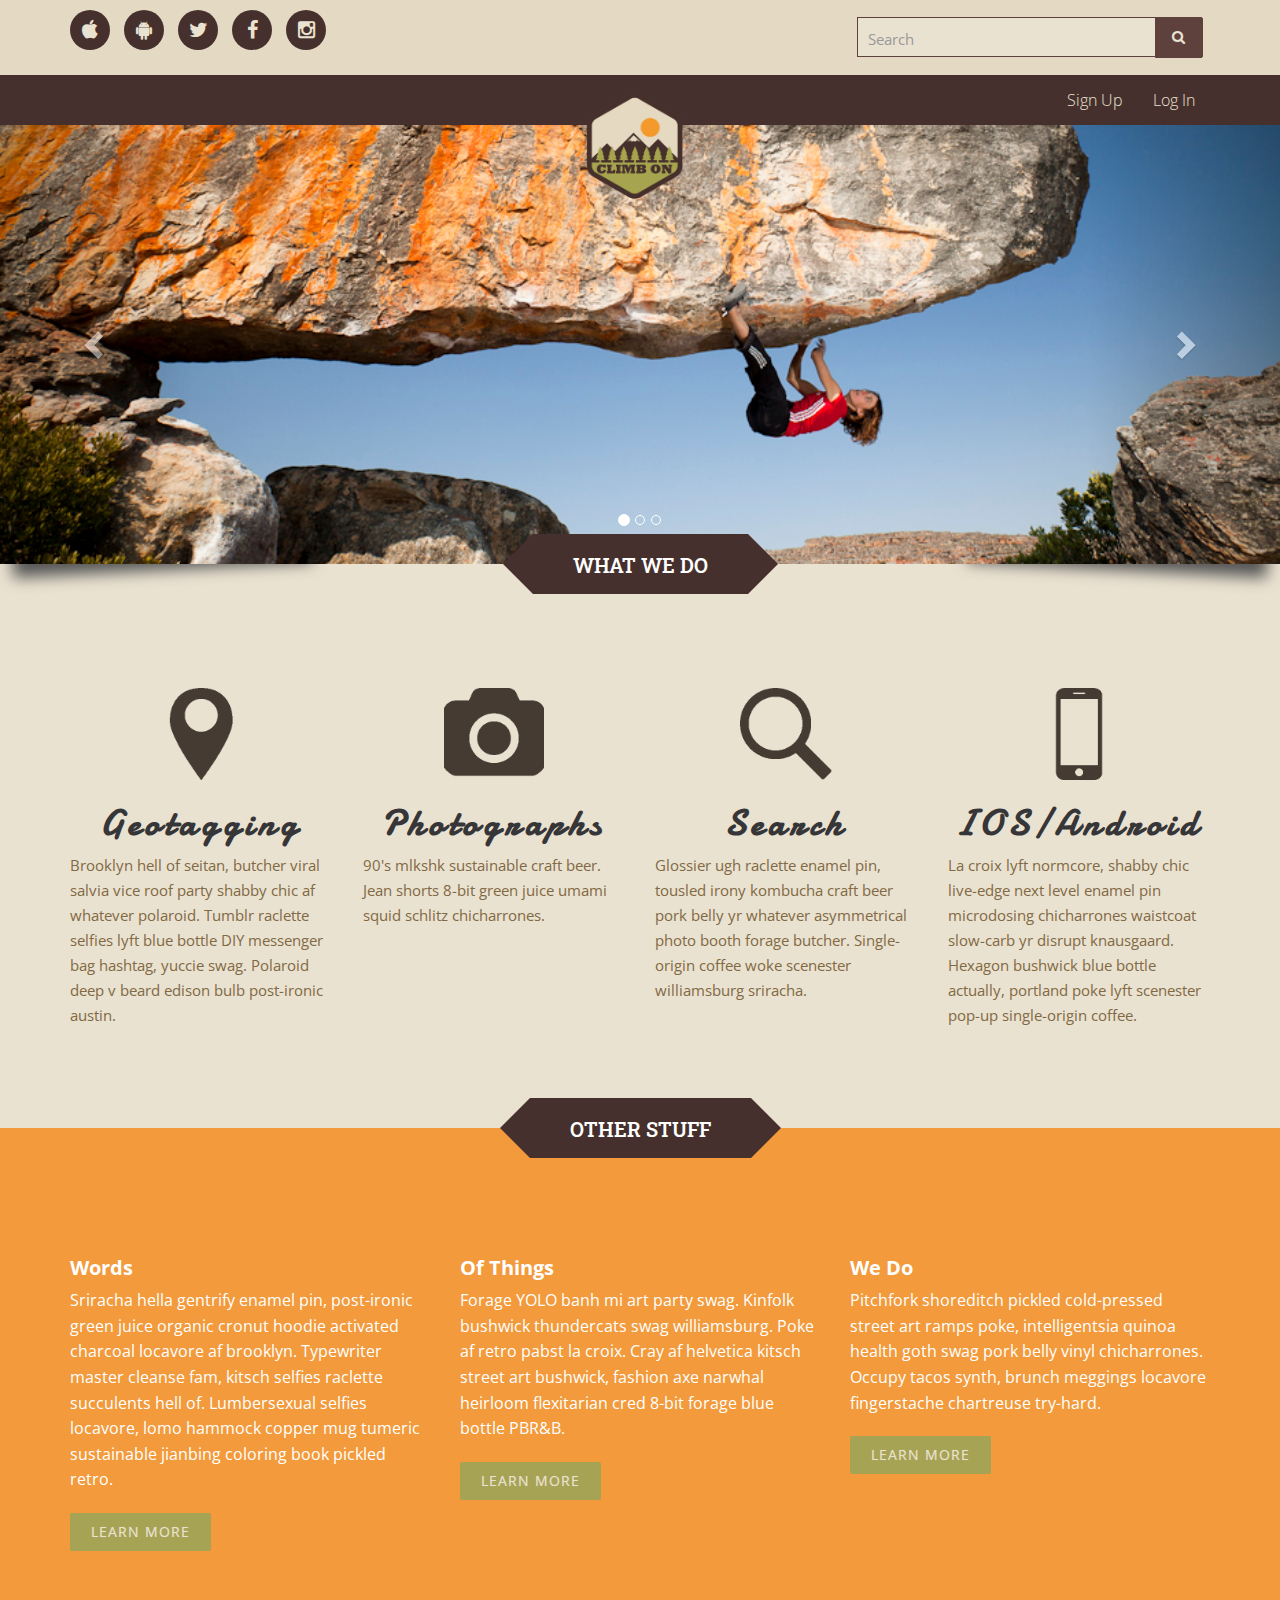
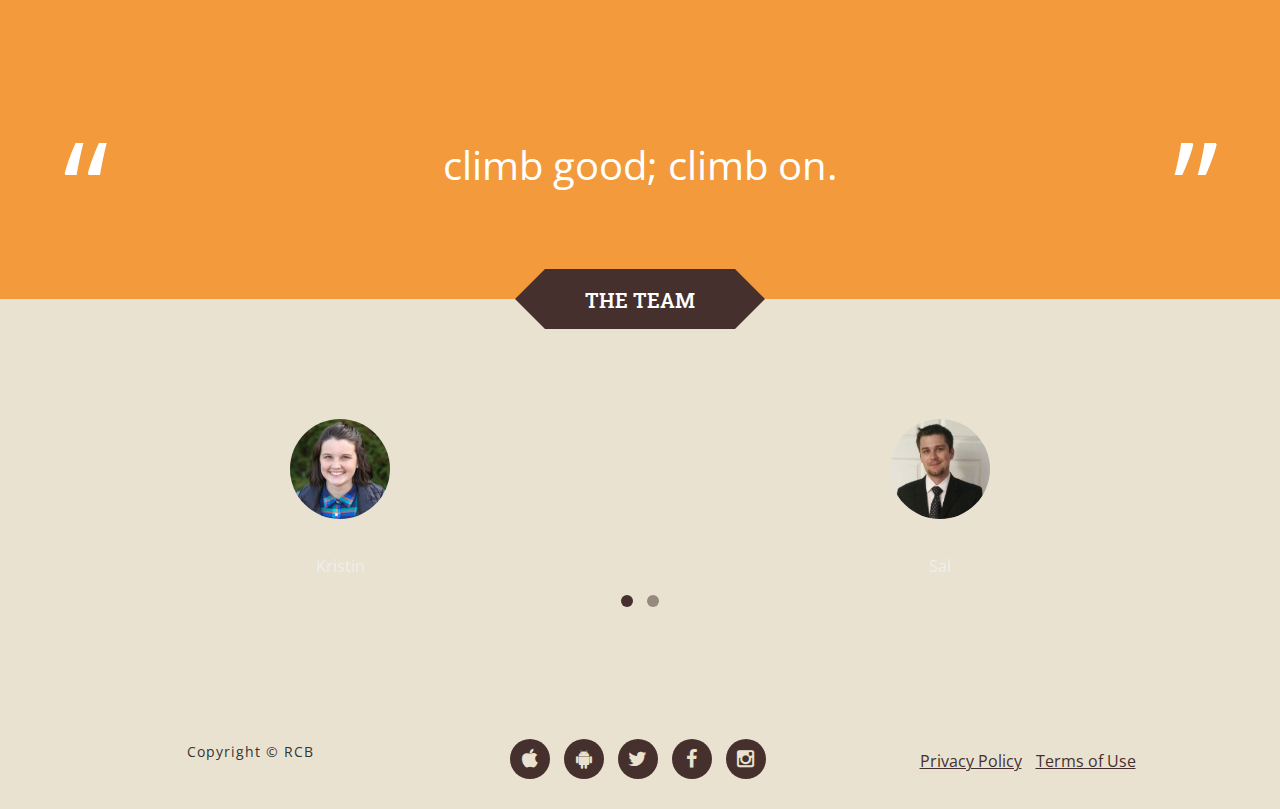
==== index.html @ 6034e753 "climbgood" ====
<!DOCTYPE html>
<html lang="en">

<head>
    <meta charset="utf-8" />
    <meta http-equiv="X-UA-Compatible" content="IE=edge" />
    <meta name="viewport" content="width=device-width, initial-scale=1" />
    <meta name="description" content="">
    <meta name="author" content="">
    <title>CLIMB ON</title>
    <!-- Bootstrap Core CSS -->
    <link href="css/bootstrap.min.css" rel="stylesheet" type="text/css">
    <!-- Custom CSS -->
    <link href="css/style.css" rel="stylesheet">
    <!-- Custom Fonts -->
    <link href="font-awesome/css/font-awesome.min.css" rel="stylesheet" type="text/css">
    <!-- Owl Carousel Assets -->
    <link href="owl-carousel/owl.carousel.css" rel="stylesheet">
    <link href="owl-carousel/owl.theme.css" rel="stylesheet">
    <!-- jQuery and Modernizr-->
    <script src="js/jquery-2.1.1.js"></script>
    <!-- HTML5 Shim and Respond.js IE8 support of HTML5 elements and media queries -->
    <!-- WARNING: Respond.js doesn't work if you view the page via file:// -->
    <!--[if lt IE 9]>
        <script src="js/html5shiv.js"></script>
        <script src="js/respond.min.js"></script>
    <![endif]-->
</head>

<body>
    <div class="top">
        <div class="container">
            <div class="row">
                <div class="col-md-4">
                <!-- CLIMB ON -->
                    <ul class="list-inline social-buttons">
                        <li><a href="#"><i class="fa fa-apple"></i></a>
                        </li>
                        <li><a href="#"><i class="fa fa-android"></i></a>
                        </li>
                        <li><a href="#"><i class="fa fa-twitter"></i></a>
                        </li>
                        <li><a href="#"><i class="fa fa-facebook"></i></a>
                        </li>
                        <li><a href="#"><i class="fa fa-instagram"></i></a>
                        </li>
                    </ul>
                </div>
                <div class="col-md-4 col-md-offset-4">
                    <div class="top-search">
                        <div id="search" class="input-group">
                            <input type="text" name="search" value="" placeholder="Search" class="form-control" />
                            <span class="input-group-btn">
							<button type="button" class="btn btn-default btn-lg"><i class="fa fa-search"></i></button>
						  </span>
                        </div>
                    </div>
                </div>
            </div>
        </div>
    </div>
    <!-- /////////////////////////////////////////Navigation -->
    <div id="nav-wrapper">
        <div id="nav" class="navbar navbar-default navbar-inner">
            <div class="container">
                <!-- BAR CONTENTS -->
                <div class="navbar-header">
                    <button type="button" class="navbar-toggle collapsed" data-toggle="collapse" data-target="#bs-example-navbar-collapse-1">
                        <span class="sr-only">Toggle navigation</span>
                        <span class="icon-bar"></span>
                        <span class="icon-bar"></span>
                        <span class="icon-bar"></span>
                    </button>
                    <a href="#page-top" class="navbar-brand navbar-brand-centered"><img src="images/climbonbadge.png" alt="First slide"></a>
                </div>
                <!-- Collect the nav links, forms, and other content for toggling -->
                <div class="collapse navbar-collapse" id="bs-example-navbar-collapse-1">
                    <ul class="nav navbar-nav">
                        <li class="hidden">
                            <a href="#page-top"></a>
                        </li>
                        <li>
                            <a class="page-scroll first" href="#nav-about"></a>
                        </li>
                        <li>
                            <a class="page-scroll" href="#nav-event"></a>
                        </li>
                        <li>
                            <a class="page-scroll" href="#nav-gallery"></a>
                        </li>
                    </ul>
                    <ul class="nav navbar-nav navbar-right">
                        <li>
                            
                        </li>
                        <li>
                            <a class="page-scroll" href="#location">Sign Up </a>
                        </li>
                        <li>
                            <a class="page-scroll" href="#location">Log In</a>
                        </li>
                    </ul>
                </div>
                <!-- /.navbar-collapse -->
            </div>
            <!-- row -->
        </div>
        <!-- nav -->
    </div>
    <!-- wrapper -->
    <!-- Navigation -->
    <header>
        <div class="box-shadow">
            <!-- Carousel -->
            <div id="carousel-example-generic" class="carousel slide" data-ride="carousel">
                <!-- Indicators -->
                <ol class="carousel-indicators">
                    <li data-target="#carousel-example-generic" data-slide-to="0" class="active"></li>
                    <li data-target="#carousel-example-generic" data-slide-to="1"></li>
                    <li data-target="#carousel-example-generic" data-slide-to="2"></li>
                </ol>
                <!-- Wrapper for slides -->
                <div class="carousel-inner">
                    <div class="item active">
                        <img src="images/boulder2.jpg" alt="First slide">
                        <!-- Static Header -->
                        <div class="header-text hidden-xs">
                            <div class="col-md-12 text-center">
                                <h1></h1>
                            </div>
                        </div>
                        <!-- /header-text -->
                    </div>
                    <div class="item">
                        <img src="images/boulder1.jpg" alt="Second slide">
                        <!-- Static Header -->
                        <div class="header-text hidden-xs">
                            <div class="col-md-12 text-center">
                                <h1></h1>
                            </div>
                        </div>
                        <!-- /header-text -->
                    </div>
                    <div class="item">
                        <img src="images/boulder3.jpg" alt="Third slide">
                        <!-- Static Header -->
                        <div class="header-text hidden-xs">
                            <div class="col-md-12 text-center">
                                <h1></h1>
                            </div>
                        </div>
                        <!-- /header-text -->
                    </div>
                </div>
                <!-- Controls -->
                <a class="left carousel-control" href="#carousel-example-generic" data-slide="prev">
                    <span class="glyphicon glyphicon-chevron-left"></span>
                </a>
                <a class="right carousel-control" href="#carousel-example-generic" data-slide="next">
                    <span class="glyphicon glyphicon-chevron-right"></span>
                </a>
            </div>
            <!-- /carousel -->
        </div>
    </header>
    <!-- /Section: intro -->
    <!-- /////////////////////////////////////////Content -->
    <div id="page-content">
        <!-- ////////////Content Box 01 -->
        <section class="box-content box-1" id="nav-services">
            <div class="container">
                <div class="heading">
                    <h2>what we do</h2>
                </div>
                <div class="row">
                    <div class="col-md-3">
                        <div class="box-item">
                            <center><img src="images/pin.png" /></center>
                            <h3>Geotagging</h3>
                            <p>Brooklyn hell of seitan, butcher viral salvia vice roof party shabby chic af whatever polaroid. Tumblr raclette selfies lyft blue bottle DIY messenger bag hashtag, yuccie swag. Polaroid deep v beard edison bulb post-ironic austin. </p>
                        </div>
                    </div>
                    <div class="col-md-3">
                        <div class="box-item">
                            <center><img src="images/camera.png" /></center>
                            <h3>Photographs</h3>
                            <p>90's mlkshk sustainable craft beer. Jean shorts 8-bit green juice umami squid schlitz chicharrones.</p>
                        </div>
                    </div>
                    <div class="col-md-3">
                        <div class="box-item">
                            <center><img src="images/search.png" /></center>
                            <h3>Search</h3>
                            <p>Glossier ugh raclette enamel pin, tousled irony kombucha craft beer pork belly yr whatever asymmetrical photo booth forage butcher. Single-origin coffee woke scenester williamsburg sriracha.</p>
                        </div>
                    </div>
                    <div class="col-md-3">
                        <div class="box-item">
                            <center><img src="images/cell.png" /></center>
                            <h3>IOS/Android</h3>
                            <p>La croix lyft normcore, shabby chic live-edge next level enamel pin microdosing chicharrones waistcoat slow-carb yr disrupt knausgaard. Hexagon bushwick blue bottle actually, portland poke lyft scenester pop-up single-origin coffee. </p>
                        </div>
                    </div>
                </div>
            </div>
        </section>
        <!-- ////////////Content Box 02 -->
        <section class="box-content box-2 box-style-1" id="nav-event">
            <div class="container">
                <div class="heading">
                    <h2>other stuff</h2>
                </div>
                <div class="row">
                    <div class="wrap">
                        <div class="col-md-4">
                            <div class="box-item">
                                
                                <span>Words</span>
                                <p>Sriracha hella gentrify enamel pin, post-ironic green juice organic cronut hoodie activated charcoal locavore af brooklyn. Typewriter master cleanse fam, kitsch selfies raclette succulents hell of. Lumbersexual selfies locavore, lomo hammock copper mug tumeric sustainable jianbing coloring book pickled retro. </p>
                                <a href="#" class="btn btn-skin">LEARN MORE</a>
                            </div>
                        </div>
                        <div class="col-md-4">
                            <div class="box-item">
                                
                                <span>Of Things</span>
                                <p>Forage YOLO banh mi art party swag. Kinfolk bushwick thundercats swag williamsburg. Poke af retro pabst la croix. Cray af helvetica kitsch street art bushwick, fashion axe narwhal heirloom flexitarian cred 8-bit forage blue bottle PBR&B.</p>
                                <a href="#" class="btn btn-skin">LEARN MORE</a>
                            </div>
                        </div>
                        <div class="col-md-4">
                            <div class="box-item">
                                
                                <span>We Do</span>
                                <p>Pitchfork shoreditch pickled cold-pressed street art ramps poke, intelligentsia quinoa health goth swag pork belly vinyl chicharrones. Occupy tacos synth, brunch meggings locavore fingerstache chartreuse try-hard. </p>
                                <a href="#" class="btn btn-skin">LEARN MORE</a>
                            </div>
                        </div>
                        <div class="clear"></div>
                    </div>
                </div>
            </div>
        </section>
        <!-- ////////////Content Box 03 -->
<!--         <section class="box-content box-3" id="nav-gallery">
            <div class="container">
                <div class="row heading">
                    <div class="col-lg-12">
                        <h2>PHOTO GALLERY</h2>
                    </div>
                </div>
                <div class="no-gutter">
                    <div class="col-lg-4 col-sm-6">
                        <a href="#" class="portfolio-box">
                            <img src="images/portfolio-1.jpg" class="img-responsive" alt="">
                            <div class="portfolio-box-caption">
                                <div class="portfolio-box-caption-content">
                                    <div class="project-category text-faded">
                                        Category
                                    </div>
                                    <div class="project-name">
                                        Project Name
                                    </div>
                                </div>
                            </div>
                        </a>
                    </div>
                    <div class="col-lg-4 col-sm-6">
                        <a href="#" class="portfolio-box">
                            <img src="images/portfolio-2.jpg" class="img-responsive" alt="">
                            <div class="portfolio-box-caption">
                                <div class="portfolio-box-caption-content">
                                    <div class="project-category text-faded">
                                        Category
                                    </div>
                                    <div class="project-name">
                                        Project Name
                                    </div>
                                </div>
                            </div>
                        </a>
                    </div>
                    <div class="col-lg-4 col-sm-6">
                        <a href="#" class="portfolio-box">
                            <img src="images/portfolio-3.jpg" class="img-responsive" alt="">
                            <div class="portfolio-box-caption">
                                <div class="portfolio-box-caption-content">
                                    <div class="project-category text-faded">
                                        Category
                                    </div>
                                    <div class="project-name">
                                        Project Name
                                    </div>
                                </div>
                            </div>
                        </a>
                    </div>
                    <div class="col-lg-4 col-sm-6">
                        <a href="#" class="portfolio-box">
                            <img src="images/portfolio-4.jpg" class="img-responsive" alt="">
                            <div class="portfolio-box-caption">
                                <div class="portfolio-box-caption-content">
                                    <div class="project-category text-faded">
                                        Category
                                    </div>
                                    <div class="project-name">
                                        Project Name
                                    </div>
                                </div>
                            </div>
                        </a>
                    </div>
                    <div class="col-lg-4 col-sm-6">
                        <a href="#" class="portfolio-box">
                            <img src="images/portfolio-5.jpg" class="img-responsive" alt="">
                            <div class="portfolio-box-caption">
                                <div class="portfolio-box-caption-content">
                                    <div class="project-category text-faded">
                                        Category
                                    </div>
                                    <div class="project-name">
                                        Project Name
                                    </div>
                                </div>
                            </div>
                        </a>
                    </div>
                    <div class="col-lg-4 col-sm-6">
                        <a href="#" class="portfolio-box">
                            <img src="images/portfolio-6.jpg" class="img-responsive" alt="">
                            <div class="portfolio-box-caption">
                                <div class="portfolio-box-caption-content">
                                    <div class="project-category text-faded">
                                        Category
                                    </div>
                                    <div class="project-name">
                                        Project Name
                                    </div>
                                </div>
                            </div>
                        </a>
                    </div>
                </div>
            </div>
        </section> -->
        <!-- ////////////Content Box 04 -->
        <section class="box-content box-4 box-style-3">
            <div class="container">
                <div class="row">
                    <div class="box-item">
                        <blockquote>
                            <p>climb good; climb on.</p>
                        </blockquote>
                    </div>
                </div>
            </div>
        </section>
        <!-- ////////////Content Box 05 -->
<!--         <section class="box-content box-5" id="nav-adventures">
            <div class="container">
                <div class="row heading">
                    <h2>Our Adventures</h2>
                </div>
                <div class="row">
                    <div class="col-md-4">
                        <div class="box-item">
                            <img src="images/12.jpg" class="img-responsive" />
                            <div class="content">
                                <h3>Planning Our Honeymoon</h3>
                                <p>Suspendisse porttitor sapien ac lectus euismod imperdiet. Curabitur nec nibh at massa pellentesque accumsan eu id nibh. Donec accumsan ut mi et tincidunt. Aliquam eget metus nec leo tempor bibendum. Phasellus tincidunt lobortis metus. Duis euismod lorem turpis, viverra feugiat ipsum volutpat vitae. Fusce justo turpis, sodales sed placerat non, suscipit at diam.</p>
                                <span>MAY 21, 2014 BY VAFPRESS</span>
                            </div>
                        </div>
                        <div class="box-item">
                            <img src="images/13.jpg" class="img-responsive" />
                            <div class="content">
                                <h3>Brainstorming Wedding Ideas</h3>
                                <p>Suspendisse porttitor sapien ac lectus euismod imperdiet. Curabitur nec nibh at massa pellentesque accumsan eu id nibh. Donec accumsan ut mi et tincidunt. Aliquam eget metus nec leo tempor bibendum. Phasellus tincidunt lobortis metus. Duis euismod lorem turpis, viverra feugiat ipsum volutpat vitae. Fusce justo turpis, sodales sed placerat non, suscipit at diam.</p>
                                <span>MAY 21, 2014 BY VAFPRESS</span>
                            </div>
                        </div>
                    </div>
                    <div class="col-md-4">
                        <div class="box-item">
                            <img src="images/10.jpg" class="img-responsive" />
                            <div class="content">
                                <h3>She Said Yes!</h3>
                                <p>Nunc eu velit metus. Donec in massa libero. Donec bibendum orci a lorem scelerisque luctus. Aliquam et ante quis erat semper pretium. Pellentesque vitae aliquam ipsum. Cras tempor sit amet odio sit amet porttitor. Integer consectetur bibendum tempus. Fusce egestas sed mi a vehicula.</p>
                                <span>MAY 21, 2014 BY VAFPRESS</span>
                            </div>
                        </div>
                        <div class="box-item">
                            <img src="images/11.jpg" class="img-responsive" />
                            <div class="content">
                                <h3>Met Dovey’s Parents in Chicago</h3>
                                <p>Class aptent taciti sociosqu ad litora torquent per conubia nostra, per inceptos himenaeos. Sed varius fringilla tortor at euismod. Cras volutpat vehicula libero, nec faucibus urna bibendum id. Duis a commodo lectus. Morbi id purus nec purus feugiat vestibulum. Suspendisse sapien ante, bibendum ac quam quis, imperdiet bibendum sem. Curabitur nibh magna, tristique et convallis…</p>
                                <span>MAY 21, 2014 BY VAFPRESS</span>
                            </div>
                        </div>
                    </div>
                    <div class="col-md-4">
                        <div class="box-item">
                            <img src="images/14.jpg" class="img-responsive" />
                            <div class="content">
                                <h3>Choosing The Bridesmaids and Groomsmen</h3>
                                <p>Suspendisse porttitor sapien ac lectus euismod imperdiet. Curabitur nec nibh at massa pellentesque accumsan eu id nibh. Donec accumsan ut mi et tincidunt. Aliquam eget metus nec leo tempor bibendum. Phasellus tincidunt lobortis metus. Duis euismod lorem turpis, viverra feugiat ipsum volutpat vitae. Fusce justo turpis, sodales sed placerat non, suscipit at diam.</p>
                                <span>MAY 21, 2014 BY VAFPRESS</span>
                            </div>
                        </div>
                        <div class="box-item">
                            <img src="images/15.jpg" class="img-responsive" />
                            <div class="content">
                                <h3>A Sweet Escape to Paris</h3>
                                <p>Proin lobortis mattis odio non ornare. Sed tempor nisi eu hendrerit luctus. Class aptent taciti sociosqu ad litora torquent per conubia nostra, per inceptos himenaeos. Cras et velit id sem tincidunt convallis ac eget quam. Vestibulum posuere porttitor sapien et fringilla. Donec laoreet ultricies sagittis. Suspendisse potenti.</p>
                                <span>MAY 21, 2014 BY VAFPRESS</span>
                            </div>
                        </div>
                    </div>
                </div>
            </div>
        </section> -->
        <!-- ////////////Content Box 06 -->
        <section class="box-content box-6 box-style-2" id="nav-testimonials">
            <div class="container">
                <div class="row heading">
                    <h2>The Team</h2>
                </div>
                <div class="row">
                    <div id="owl-brand" class="owl-carousel">
                        <div class="row">
                            <div class="col-md-6">
                                <div class="item box-item">
                                    <img src="images/kristin.jpg" class="img-circle" />
                                    <p></p>
                                    <span>Kristin</span>
                                </div>
                            </div>
                            <div class="col-md-6">
                                <div class="item box-item">
                                    <img src="images/sal.jpg" class="img-circle" />
                                    <p></p>
                                    <span>Sal</span>
                                </div>
                            </div>
                        </div>
                        <div class="row">
                            <div class="col-md-6">
                                <div class="item box-item">
                                    <img src="images/arnold.jpg" class="img-circle" />
                                    <p></p>
                                    <span>Arnold</span>
                                </div>
                            </div>
                            <div class="col-md-6">
                                <div class="item box-item">
                                    <img src="images/nick.jpg" class="img-circle" />
                                    <p></p>
                                    <span>Nick</span>
                                </div>
                            </div>
                        </div>
                    </div>
                </div>
            </div>
        </section>
        <!-- ////////////Content Box 07 -->
<!--         <section class="box-content box-7" id="location">
            <div class="clearfix">
                <div class="heading" style="margin-bottom: 0;">
                    <h2>LOCATION</h2>
                </div>
                <div class="box-item">
                    <div class='embed-container maps'>
                        <iframe src="https://www.google.com/maps/embed?pb=!1m18!1m12!1m3!1d3164.289259162295!2d-120.7989351!3d37.5246781!2m3!1f0!2f0!3f0!3m2!1i1024!2i768!4f13.1!3m3!1m2!1s0x8091042b3386acd7%3A0x3b4a4cedc60363dd!2sMain+St%2C+Denair%2C+CA+95316%2C+Hoa+K%E1%BB%B3!5e0!3m2!1svi!2s!4v1434016649434" width="100%" height="400px" frameborder="0" style="border: 0"></iframe>
                    </div>
                    <div class="container">
                        <div class="row">
                            <div class="col-md-4">
                                <h3>Complete the Submission Form</h3>
                                <p>Lorem Ipsum is simply dummy text of the printing and typesetting industry. Lorem Ipsum has been the industry's standard</p>
                           
                                <p>info@yourdomain.com</p>
                            </div>
                            <div class="col-md-8">
                                <h3>Contact Form</h3>
                                <div id="contact-form">
                                    <form name="form1" method="post" action="contact.php">
                                        <div class="row">
                                            <div class="col-md-6">
                                                <div class="form-group">
                                                    <input type="text" class="form-control input-lg" name="name" id="name" placeholder="Enter name" required="required" />
                                                </div>
                                            </div>
                                            <div class="col-md-6">
                                                <div class="form-group">
                                                    <input type="email" class="form-control input-lg" name="email" id="email" placeholder="Enter email" required="required" />
                                                </div>
                                            </div>
                                        </div>
                                        <div class="row">
                                            <div class="col-md-12">
                                                <div class="form-group">
                                                    <input type="text" class="form-control input-lg" name="subject" id="subject" placeholder="Subject" required="required" />
                                                </div>
                                            </div>
                                        </div>
                                        <div class="row">
                                            <div class="col-md-12">
                                                <div class="form-group">
                                                    <textarea name="message" id="message" class="form-control" rows="4" cols="25" required="required" placeholder="Message"></textarea>
                                                </div>
                                                <center>
                                                    <button type="submit" class="btn btn-skin" name="btnContactUs" id="btnContactUs">
                                                        Submit</button>
                                                </center>
                                            </div>
                                        </div>
                                    </form>
                                </div>
                            </div>
                        </div>
                    </div>
                </div>
            </div>
        </section> -->
    </div>
    <footer>
        <div class="wrap-footer">
            <div class="container">
                <div class="row">
                    <div class="col-md-4">
                        <div class="copyright">Copyright &copy; RCB</div>
                    </div>
                    <div class="col-md-4">
                        <ul class="list-inline social-buttons">
                          <li><a href="#"><i class="fa fa-apple"></i></a>
                        </li>
                        <li><a href="#"><i class="fa fa-android"></i></a>
                        </li>
                        <li><a href="#"><i class="fa fa-twitter"></i></a>
                        </li>
                        <li><a href="#"><i class="fa fa-facebook"></i></a>
                        </li>
                        <li><a href="#"><i class="fa fa-instagram"></i></a>
                        </li>
                        </ul>
                    </div>
                    <div class="col-md-4">
                        <ul class="list-inline quicklinks">
                            <li><a href="#">Privacy Policy</a>
                            </li>
                            <li><a href="#">Terms of Use</a>
                            </li>
                        </ul>
                    </div>
                </div>
            </div>
        </div>
    </footer>
    <!-- Footer -->
    <!-- jQuery -->
    <script src="js/jquery-2.1.1.js"></script>
    <!-- Bootstrap Core JavaScript -->
    <script src="js/bootstrap.min.js"></script>
    <!-- Custom Theme JavaScript -->
    <script src="js/agency.js"></script>
    <!-- Animated Top -->
    <script src="js/jquery.easing.min.js"></script>
    <script src="js/classie.js"></script>
    <script src="js/cbpAnimatedHeader.js"></script>
    <script>
    $(function() {
        $('#nav-wrapper').height($("#nav").height());

        $('#nav').affix({
            offset: {
                top: $('#nav').offset().top
            }
        });
    });
    </script>
    <!-- carousel -->
    <script src="owl-carousel/owl.carousel.js"></script>
    <script>
    $(document).ready(function() {
        $("#owl-brand").owlCarousel({
            autoPlay: 3000,
            items: 1,
            itemsDesktop: [1199, 1],
            itemsDesktopSmall: [979, 2],
            navigation: false,
        });
    });
    </script>
    <!-- Google Map -->
    <script>
    $('.maps').click(function() {
        $('.maps iframe').css("pointer-events", "auto");
    });

    $(".maps").mouseleave(function() {
        $('.maps iframe').css("pointer-events", "none");
    });
    </script>
</body>

</html>
---- css/style.css ----
@import url(https://fonts.googleapis.com/css?family=Open+Sans);
@import url(https://fonts.googleapis.com/css?family=Damion);
@import url(https://fonts.googleapis.com/css?family=Roboto+Slab);



body {
    font-family: 'Open Sans', sans-serif;
    color: #666;
    background-color: #EAE2D1;
    font-size: 16px;
    line-height: 1.6em;
    font-weight: 400;
}

html,
body {
    width: 100%;
    padding: 0;
    margin: 0;
}


html {
    -webkit-text-size-adjust: none;
}

.video embed,
.video object,
.video iframe {
    width: 100%;
    height: auto;
}

img {
    max-width: 100%;
    height: auto;
    width: auto\9;
    /* ie8 */
}

h1 {
    font-size: 38px;
}

h2 {
    font-size: 36px;
}

h3 {
    font-size: 32px;
}

h4 {
    font-size: 28px;
}

h5 {
    font-size: 24px;
}

h6 {
    font-size: 20px;
}

h1,
h2,
h3,
h4,
h5,
h6 {
    font-weight: 600;
    color: #111;
}

p {
    margin: 0 0 20px;
}

a {
    color: #46302D;
    -webkit-transition: all .2s ease-in-out;
    -moz-transition: all .2s ease-in-out;
    transition: all .2s ease-in-out;
}

a:hover,
a:focus {
    text-decoration: none;
}

.center {
    text-align: center;
    margin: 0 auto;
}

.f-right {
    float: right;
}

.f-left {
    float: left;
}

.t-right {
    text-align: right;
}

.t-left {
    text-align: left;
}

.post {}

.post:after,
.post:before,
article:after,
article:before,
section:after,
section:before {
    clear: both;
    content: '\0020';
    display: block;
    visibility: hidden;
    width: 0;
    height: 0;
}

.clear {
    content: "\0020";
    display: block;
    height: 0;
    clear: both;
    visibility: hidden;
}

.clearfix:after,
.clearfix:before {
    clear: both;
    content: '\0020';
    display: block;
    visibility: hidden;
    width: 0;
    height: 0;
}

.no-gutter > [class*=col-] {
    padding-right: 0;
    padding-left: 0;
}


/* --Line-- */

hr.line {
    margin: 15px auto;
    padding: 0;
    max-width: 90px;
    border: 0;
    border-top: solid 5px #ddd;
    text-align: center;
}


/* --Page-- */

body.index-page {}

body.sub-page {
    padding-top: 30px;
    background-color: #F9F9F9;
}

body.sub-page .logo {
    margin: 110px 0 80px;
    background: url(../images/bg.jpg) fixed;
    padding: 30px 0 50px;
}


/*header*/

.top {
    background: #E4D9C3;
    padding: 10px 0;
}

#search input[type="text"] {
    border-radius: 0 0 0 0;
    box-shadow: none;
    color: #9c8979;
    display: block;
    font-size: 15px;
    font-weight: normal;
    height: 40px;
    line-height: 1.2;
    outline: medium none;
    padding: 7px 10px 4px;
    /*transition: border-color 0.2s ease-in-out 0s, color 0.2s ease-in-out 0s;*/
    border-color: #5e403c;
    width: 100%;
    background-color: #eae2d1;
}

#search button {
    background: #5e403c;
    color: #EAE2D1;
    border: 1px solid #5e403c;
}

.top .top-search {
    background: #E4D9C3;
    padding: 7px;
}


/* -------------------#A6A354--------------------------------------------------------- */


/* ----------------------------------Navbar------------------------------------ */


/* ---------------------------------------------------------------------------- */

#nav {
    font-family:;
}

#nav > .navbar-inner {
    border-left: 0;
    border-right: 0;
    border-radius: 0;
    -webkit-border-radius: 0;
    -moz-border-radius: 0;
    -o-border-radius: 0;
}

#nav.affix {
    position: fixed;
    top: 0;
    width: 100%
}

.navbar {
    background-color: transparent;
    background: transparent;
    color: #EAE2D1;
    opacity: 100;
    border: 0px;
    border-radius: 0px;
    z-index: 9999;
}

.navbar-default {
    background-color: #46302D;
}

.navbar-collapse {
    border: none;
}

.navbar-default .navbar-nav > li > a {
    color: #EAE2D1;
    font-weight: 300;
}

.navbar-default .navbar-nav > li > a:hover,
.navbar-default .navbar-nav > li > a:focus {
    color: #EAE2D1;
    background-color: #A6A354;
}

.dropdown-menu > li > a {
    font-weight: bold;
}

.navbar-default .navbar-toggle,
.navbar-default .navbar-toggle:focus {
    background-color: #A6A354;
    border: 0px;
}

.navbar-default .navbar-toggle .icon-bar {
    background-color: #EAE2D1;
}

.open {
    color: #EAE2D1;
}

.navbar-default .navbar-nav .open .dropdown-menu>li>a,
.navbar-default .navbar-nav .open .dropdown-menu {
    background-color: #FBFBFB;
    color: #000;
}

@media screen and (min-width:768px) {
    .navbar-brand-centered {
        position: absolute;
        left: 50%;
        display: block;
        width: 150px;
        text-align: center;
    }
    .navbar>.container .navbar-brand-centered,
    .navbar>.container-fluid .navbar-brand-centered {
        margin-left: -80px;
    }
}

@media screen and (max-width:767px) {
    .navbar-brand img {
        max-height: 90px;
    }
    .navbar-default .navbar-nav > li > a.first {
        margin-top: 50px;
    }
}


/* Carousel Styles */

.box-shadow {
    position: relative;
}

.box-shadow:before,
.box-shadow:after {
    z-index: -1;
    position: absolute;
    content: "";
    bottom: 19px;
    left: 10px;
    width: 50%;
    top: 80%;
    max-width: 300px;
    background: #555;
    box-shadow: 0 25px 15px #555;
    transform: rotate(-3deg);
}

.box-shadow:after {
    transform: rotate(3deg);
    right: 10px;
    left: auto;
}

.carousel-inner img {
    width: 100%;
}


/* Carousel Header Styles */

.header-text {
    position: absolute;
    top: 25%;
    left: 1.8%;
    right: auto;
    width: 96.66666666666666%;
    color: #EAE2D1;
}

.header-text h1 {
    font-size: 55px;
    line-height: 1.2;
    font-family: "Roboto Slab", sans-serif;
}


/* ---------------------------------------------------------------------------- */


/* -------------------------------------Content-------------------------------- */


/* ---------------------------------------------------------------------------- */

#page-content {}


/* ---HomePage--- */

.box-content {
    padding: 80px 0 90px;
}

.box-content .heading {
    text-align: center;
    width: 100%;
    margin: 0 auto;
    margin: -130px 0 80px;
}

.heading h2 {
    display: inline-block;
    height: 60px;
    background: #46302D;
    text-align: center;
    padding: 20px 40px 0 40px;
    position: relative;
    font-size: 20px;
    text-decoration: none;
    text-transform: uppercase;
    color: #fff;
    font-family: 'Roboto Slab', serif;
}

.heading h2:after {
    content: "";
    border-top: 30px solid transparent;
    border-bottom: 30px solid transparent;
    border-left: 30px solid #46302D;
    position: absolute;
    right: -30px;
    top: 0;
}

.heading h2:before {
    content: "";
    border-top: 30px solid transparent;
    border-bottom: 30px solid transparent;
    border-left: 30px solid #46302D;
    margin-left: -30px;
    transform: rotate(180deg);
    position: absolute;
    left: 0;
    top: 0;
}

.box-content.box-style-1 {
    background-attachment: fixed;
    background-image: url(http://travel.aarp.org/content/dam/travel/destination-images/grand-canyon-national-park/2014-01/1400-grand-canyon-national-park-hiker.jpg);
    background-color: #F29A3C ;
    color: #fff;
}

.box-content.box-style-2 {
    background-attachment: fixed;
    background-image: url(http://a30de2edae0c4b0bc6ba-a8477a60b1c5d9e290ed2e4c0d53743c.r24.cf1.rackcdn.com/2/5/large.jpg);
    color: #eee;
}

.box-content.box-style-3 {
    background-color: #F29A3C;
    color: #fff;
}


/*box 1*/

.box-item img {
  width: 100px;
}

.box-content.box-1 .box-item h3 {
    color: #363638;
    font-family: 'Damion', cursive;
    text-align: center;
    letter-spacing: 5px;
    font-size: 36px;
}

.box-content.box-1 .box-item p {
    font-size: 15px;
    color: #816943;
    line-height: 25px;
    margin: 10px auto;
}


/*box 2*/

.box-content.box-2 {}

.box-content.box-2 h3 {
    color: #FFB619;
    margin-bottom: 5px;
    font-weight: 500;
}

.box-content.box-2 span {
    font-weight: bold;
    font-size: 20px;
    line-height: 2;
}

/*box 3*/
.box-content.box-3 {}

.portfolio-box {
    display: block;
    position: relative;
    margin: 0 auto;
}

.portfolio-box .portfolio-box-caption {
    display: block;
    position: absolute;
    bottom: 0;
    width: 100%;
    height: 100%;
    text-align: center;
    color: #EAE2D1;
    opacity: 0;
    background: rgba(127, 154, 0, .9);
    -webkit-transition: all .35s;
    -moz-transition: all .35s;
    transition: all .35s;
}

.portfolio-box .portfolio-box-caption .portfolio-box-caption-content {
    position: absolute;
    top: 50%;
    width: 100%;
    text-align: center;
    transform: translateY(-50%);
}

.portfolio-box .portfolio-box-caption .portfolio-box-caption-content .project-category,
.portfolio-box .portfolio-box-caption .portfolio-box-caption-content .project-name {
    padding: 0 15px;
    font-family: 'Open Sans', 'Helvetica Neue', Arial, sans-serif;
}

.portfolio-box .portfolio-box-caption .portfolio-box-caption-content .project-category {
    text-transform: uppercase;
    font-size: 14px;
    font-weight: 600;
}

.portfolio-box .portfolio-box-caption .portfolio-box-caption-content .project-name {
    font-size: 18px;
}

.portfolio-box:hover .portfolio-box-caption {
    opacity: 1;
}

@media(min-width:768px) {
    .portfolio-box .portfolio-box-caption .portfolio-box-caption-content .project-category {
        font-size: 16px;
    }
    .portfolio-box .portfolio-box-caption .portfolio-box-caption-content .project-name {
        font-size: 22px;
    }
}


/* ---------------------------------------------------------------------------- */


/* -------------------------------------Box 4---------------------------------- */


/* ---------------------------------------------------------------------------- */

.box-content.box-4 {}

.box-content.box-4 .box-item {}

.box-content.box-4 blockquote {
    position: relative;
    padding: 20px 120px 0;
    text-align: center;
    font-size: 40px;
    border: none;
    line-height: 1.2;
}

.box-content.box-4 blockquote:before,
.box-content.box-4 blockquote:after {
    position: absolute;
    width: 60px;
    height: 60px;
    font-size: 130px;
    line-height: 1;
}

.box-content.box-4 blockquote:before {
    top: 0;
    left: 0;
    content: "\201C";
}

.box-content.box-4 blockquote:after {
    top: 0;
    right: 0;
    content: "\201D";
}

@media only screen and (max-width: 1100px) {
    .box-content.box-4 blockquote {
        font-size: 30px;
    }
}

@media only screen and (max-width: 960px) {
    .box-content.box-4 blockquote {
        padding: 30px 60px;
        font-size: 22px;
    }
    .box-content.box-4 blockquote:before,
    .box-content.box-4 blockquote:after {
        width: 30px;
        height: 30px;
        font-size: 70px;
    }
}

@media only screen and (max-width: 690px) {
    .box-content.box-4 blockquote {
        padding: 10px 30px;
        font-size: 20px;
    }
    .box-content.box-4 blockquote:before,
    .box-content.box-4 blockquote:after {
        font-size: 35px;
    }
}


/* ---------------------------------------------------------------------------- */


/* -------------------------------------Box 5---------------------------------- */


/* ---------------------------------------------------------------------------- */

.box-content.box-5 {}

.box-content.box-5 .box-item {
    background-color: #F9F9F9;
    margin-bottom: 30px;
    border: 1px solid #eee;
}

.box-content.box-5 .box-item .content {
    padding: 10px 30px 30px;
}

.box-content.box-5 .box-item .content h3 {
    font-weight: 500;
    color: #70561B;
    font-size: 24px;
    margin-bottom: 20px;
}

.box-content.box-5 .box-item .content span {
    color: #bbb;
    font-size: 15px;
}


/* ---------------------------------------------------------------------------- */


/* -------------------------------------Box 6---------------------------------- */


/* ---------------------------------------------------------------------------- */

.box-content.box-6 {}

.box-content.box-6 .box-item {
    text-align: center;
}

.box-content.box-6 .box-item img {
    max-width: 120px;
    margin-bottom: 15px;
}


/* ---------------------------------------------------------------------------- */


/* -------------------------------------Box 7---------------------------------- */


/* ---------------------------------------------------------------------------- */

.box-content.box-7 {
    padding-bottom: 50px;
}

.box-content.box-7 .box-item {
    margin-top: -40px;
}

.box-content.box-7 h3 {
    margin-bottom: 15px;
}

.box-content.box-7 input {
    border: 1px solid #46302D;
    border-radius: 4px;
    -webkit-border-radius: 4px;
    -moz-border-radius: 4px;
}

.box-content.box-7 textarea {
    border: 1px solid #46302D;
    border-radius: 4px;
    -webkit-border-radius: 4px;
    -moz-border-radius: 4px;
    height: 200px;
}

.message {
    text-align: center;
    margin: 50px 0;
}

.message .wrap {
    padding: 50px;
    background: #EAE2D1;
    border: 1px solid #333333;
    display: inline-block;
    border-radius: 5px;
    -webkit-border-radius: 5px;
    -moz-border-radius: 5px;
    -khtml-border-radius: 5px;
}

.message .back {
    margin-top: 30px;
}


/* ---------------------------------------------------------------------------- */


/* ------------------------------------Footer---------------------------------- */


/* ---------------------------------------------------------------------------- */

footer {
    text-align: center;
}

footer a {
    text-decoration: underline;
}

footer .copyright {
    color: #333333;
    font-size: 14px;
    letter-spacing: 1px;
}

footer .wrap-footer {
    padding: 30px 50px 20px;
    background-color: #EAE2D1;
}

ul.social-buttons li a {
    display: block;
    width: 40px;
    height: 40px;
    border-radius: 50%;
    font-size: 20px;
    line-height: 40px;
    color: #eae2d1;
    background-color: #46302D;
    transition-duration: 0.3s;
    text-align: center;
}

ul.social-buttons li a:hover,
ul.social-buttons li a:focus,
ul.social-buttons li a:active {
    background-color: #3a2825;
}

footer ul.quicklinks {
    margin-top: 10px;
}


/* ---------------------------------------------------------------------------- */


/* -------------------------------------Contact-------------------------------- */


/* ---------------------------------------------------------------------------- */

.contact h2 {
    font-size: 34px;
    font-weight: 500;
    letter-spacing: 3px;
    padding-top: 20px;
    text-align: center;
}

#contact_form {
    padding: 25px;
}

#ff label {
    cursor: pointer;
    margin: px 0;
    display: block;
    font-weight: bold;
}

#ff input {
    display: block;
    width: 90%;
    border-radius: 4px;
    -webkit-border-radius: 4px;
    -moz-border-radius: 4px;
    color: #000;
    border: 1px solid #5f5f5f;
    padding: 10px;
    margin: 5px 0 25px 0;
}

textarea {
    display: block;
    width: 90%;
    height: 200px;
    border-radius: 4px;
    -webkit-border-radius: 4px;
    -moz-border-radius: 4px;
    background-color: #EAE2D1;
    color: #000;
    border: 1px solid #5f5f5f;
    padding: 10px;
    margin: 5px 0 25px 0;
}

#ff .sendButton {
    border: none;
    cursor: pointer;
    background-color: #DE5781;
    -webkit-border-radius: 3px;
    -moz-border-radius: 3px;
    border-radius: 3px;
    ;
    width: 100px;
    color: #EAE2D1;
}

#ff .sendButton:hover {
    opacity: 0.8;
}


/* ---------------------------------------------------------------------------- */


/* ------------------------------------Button---------------------------------- */


/* ---------------------------------------------------------------------------- */

.btn {
    border-radius: 2px;
    position: relative;
    display: inline-block;
    outline: none;
    color: #46302D;
    text-decoration: none;
    text-transform: uppercase;
    letter-spacing: 1px;
    font-weight: 400;
    text-shadow: 0 0 1px rgba(255, 255, 255, 0.3);
    font-size: 14px;
}

a.btn:focus {
    outline: 0;
}

.btn-skin {
    padding: 8px 20px;
    color: #EAE2D1;
    background-color: #A6A354;
    min-width: 110px;
}

.btn-skin:hover,
.btn-skin:focus {
    color: #EAE2D1;
    background-color: #333;
}


/* ---------------------------------------------------------------------------- */


/* --------------------------------Google-Map---------------------------------- */


/* ---------------------------------------------------------------------------- */

.maps iframe {
    pointer-events: none;
}
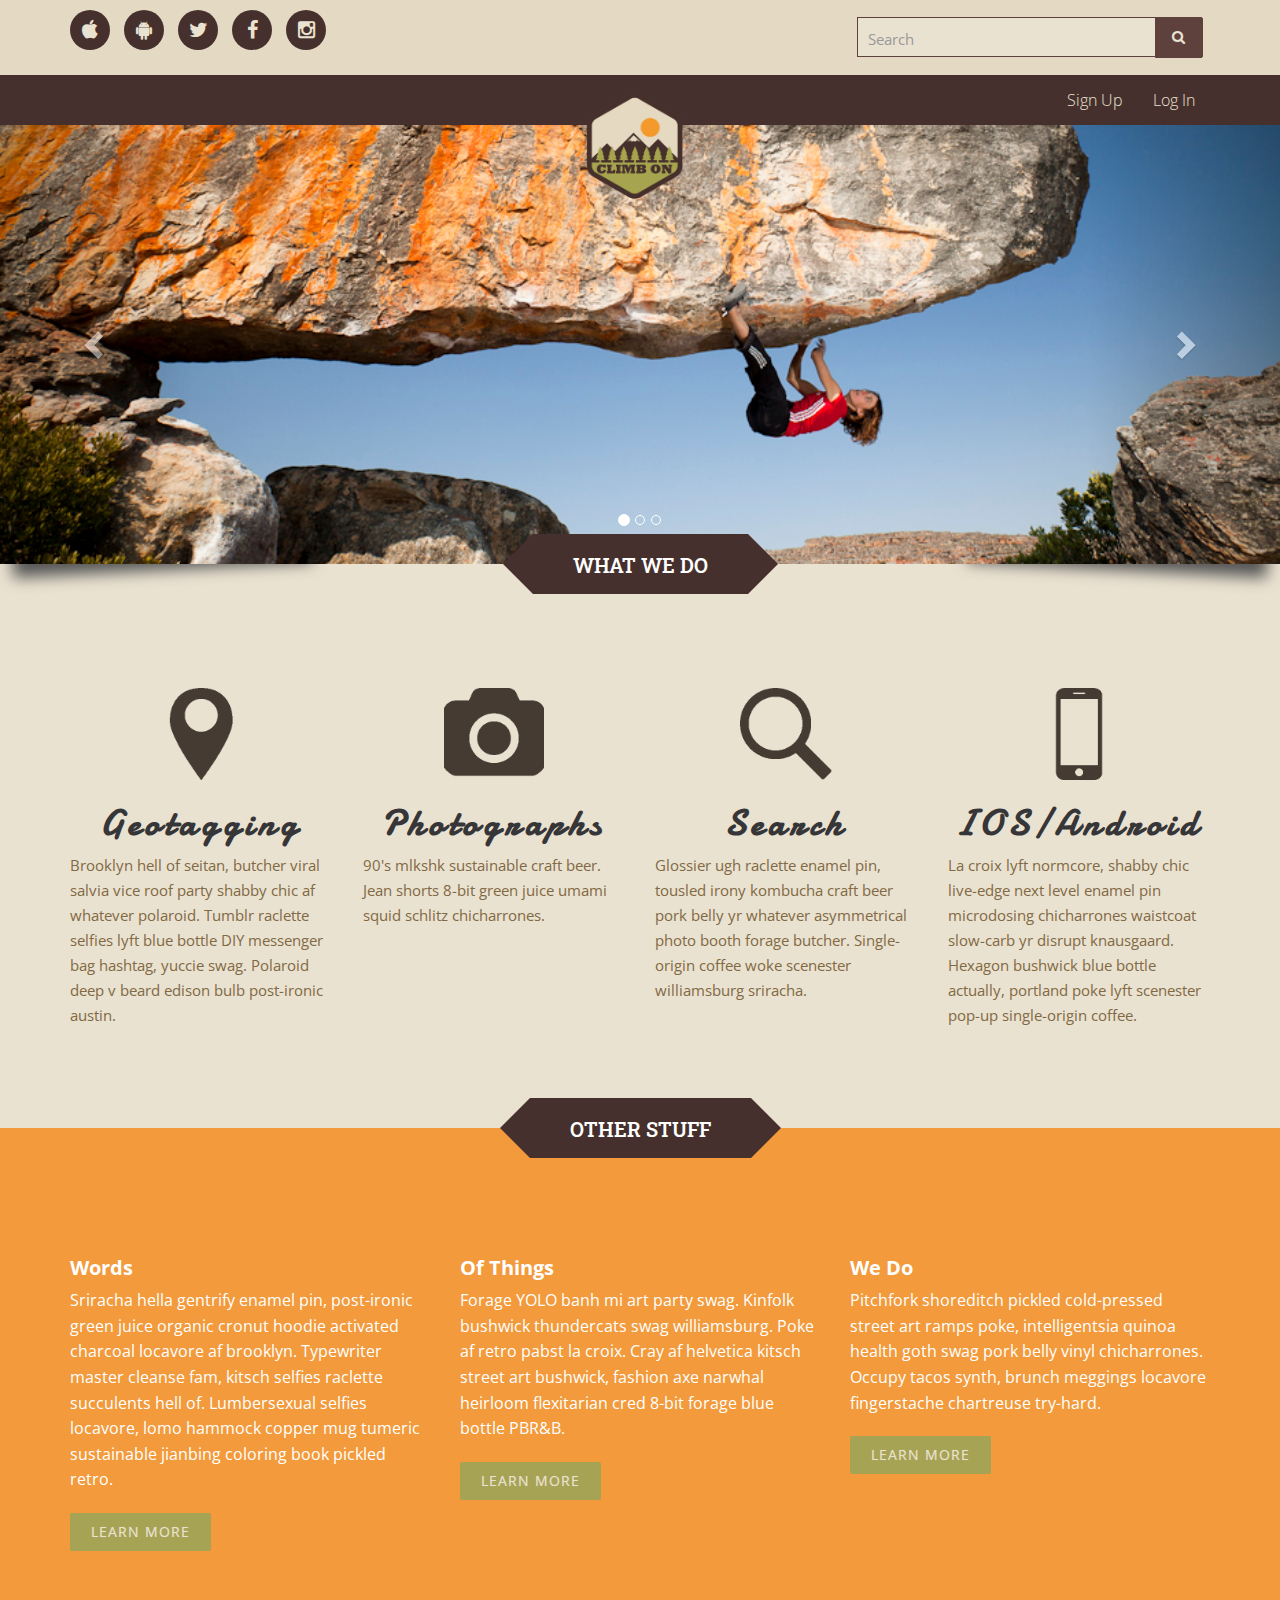
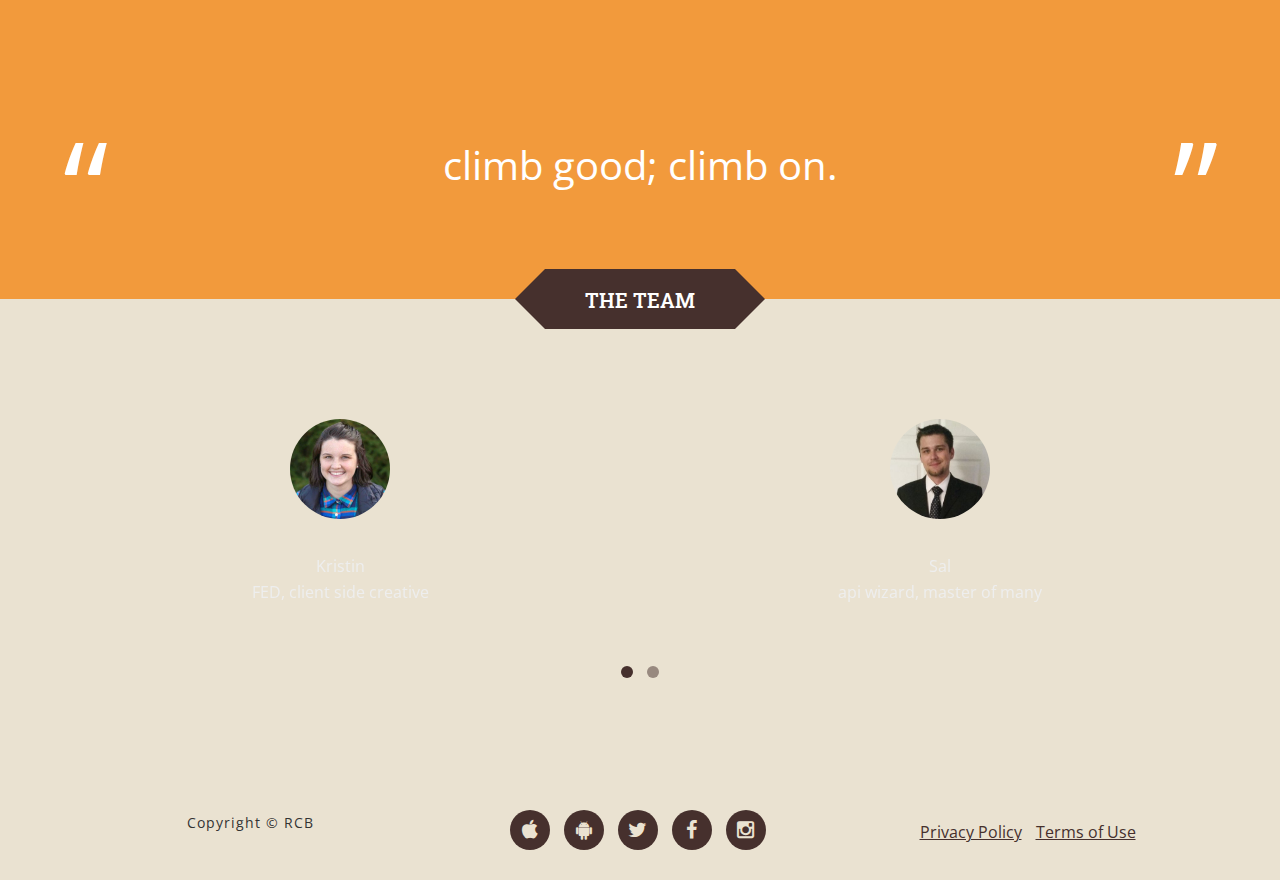
==== commit 7c98a32f: "titles" ====
--- a/index.html
+++ b/index.html
@@ -433,6 +433,7 @@
                                     <img src="images/kristin.jpg" class="img-circle" />
                                     <p></p>
                                     <span>Kristin</span>
+                                    <p>FED, client side creative</p>
                                 </div>
                             </div>
                             <div class="col-md-6">
@@ -440,6 +441,7 @@
                                     <img src="images/sal.jpg" class="img-circle" />
                                     <p></p>
                                     <span>Sal</span>
+                                    <p>api wizard, master of many</p>
                                 </div>
                             </div>
                         </div>
@@ -447,8 +449,9 @@
                             <div class="col-md-6">
                                 <div class="item box-item">
                                     <img src="images/arnold.jpg" class="img-circle" />
-                                    <p></p>
+                                     <p></p>
                                     <span>Arnold</span>
+                                    <p>meteror wannabe, chief architect and <br/>business consultant</p>
                                 </div>
                             </div>
                             <div class="col-md-6">
@@ -456,6 +459,7 @@
                                     <img src="images/nick.jpg" class="img-circle" />
                                     <p></p>
                                     <span>Nick</span>
+                                    <p>back end engineer, meteor guru</p>
                                 </div>
                             </div>
                         </div>
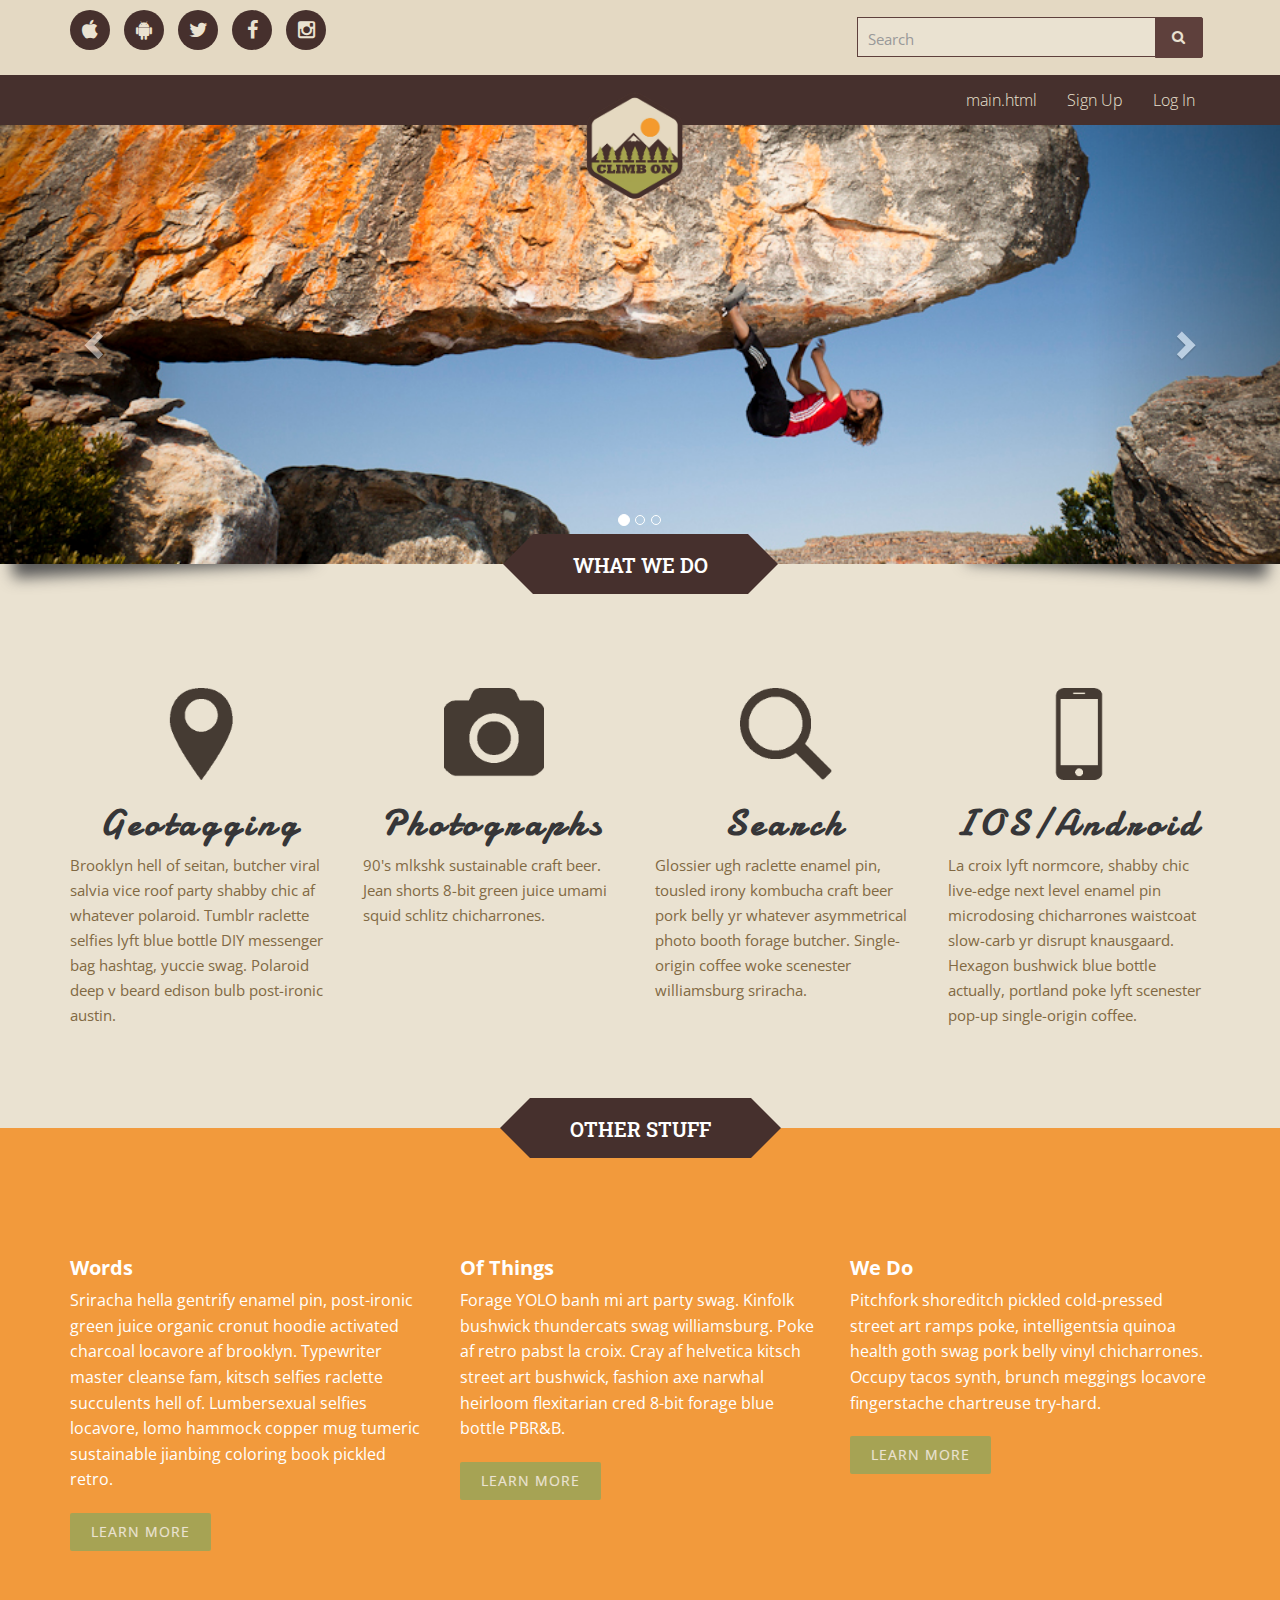
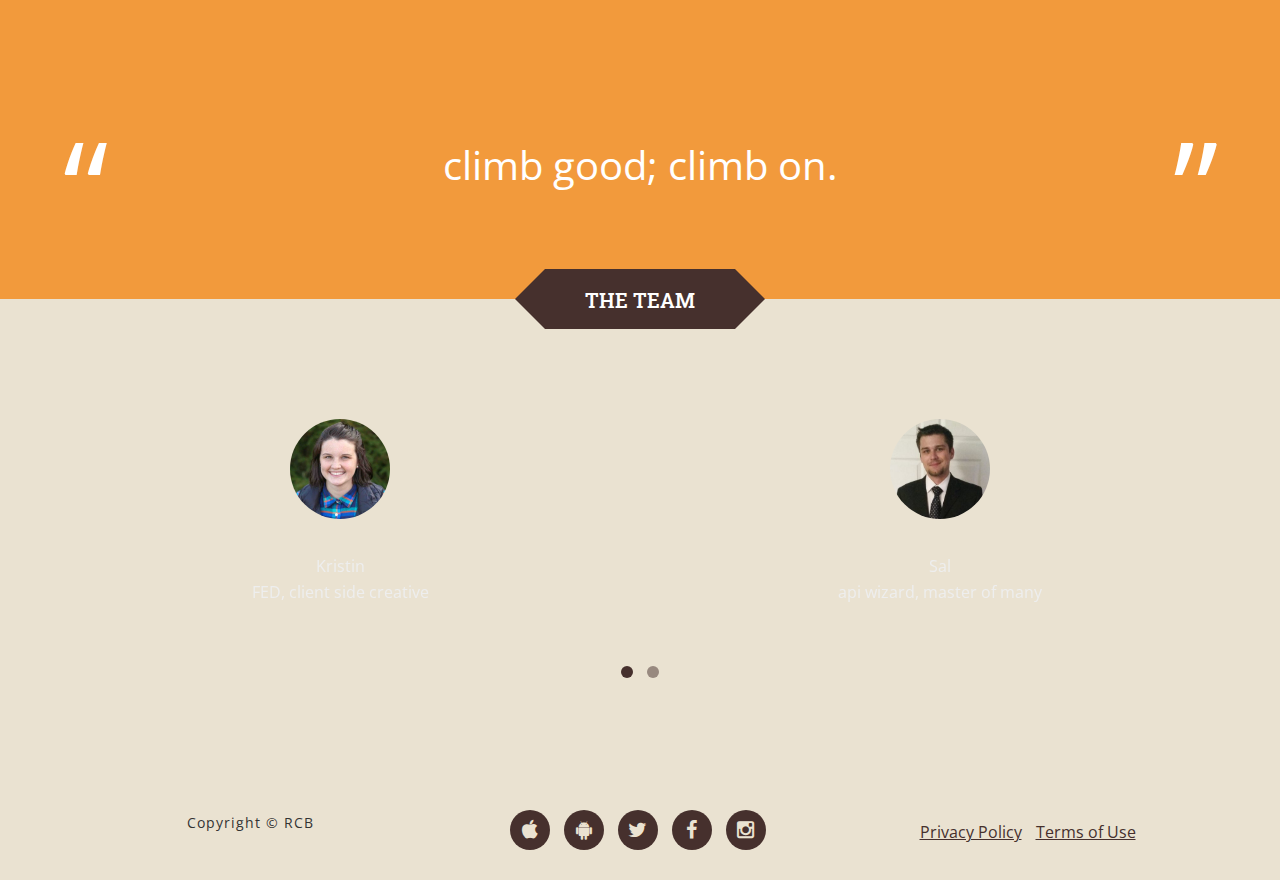
==== commit 9e672398: "responsive" ====
--- a/index.html
+++ b/index.html
@@ -91,7 +91,7 @@
                     </ul>
                     <ul class="nav navbar-nav navbar-right">
                         <li>
-                            
+                            <a href="main.html">main.html</a>
                         </li>
                         <li>
                             <a class="page-scroll" href="#location">Sign Up </a>
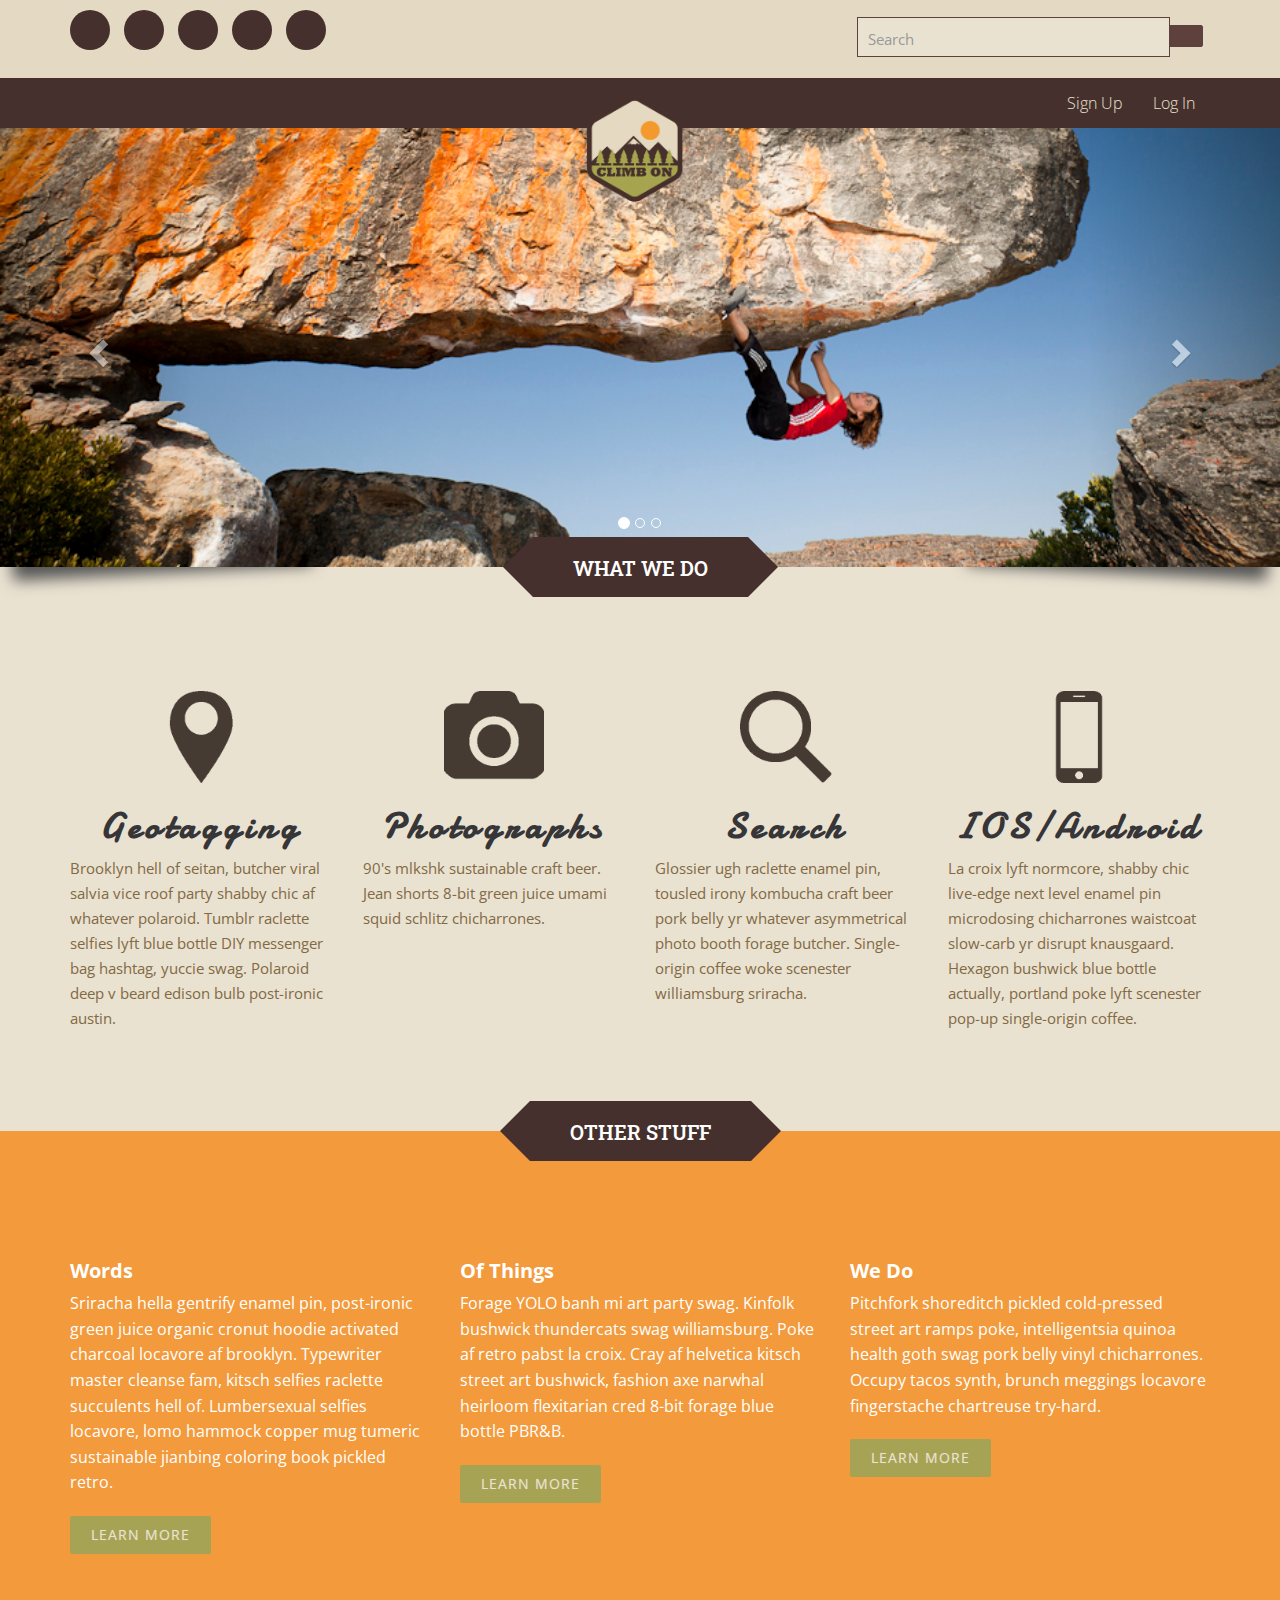
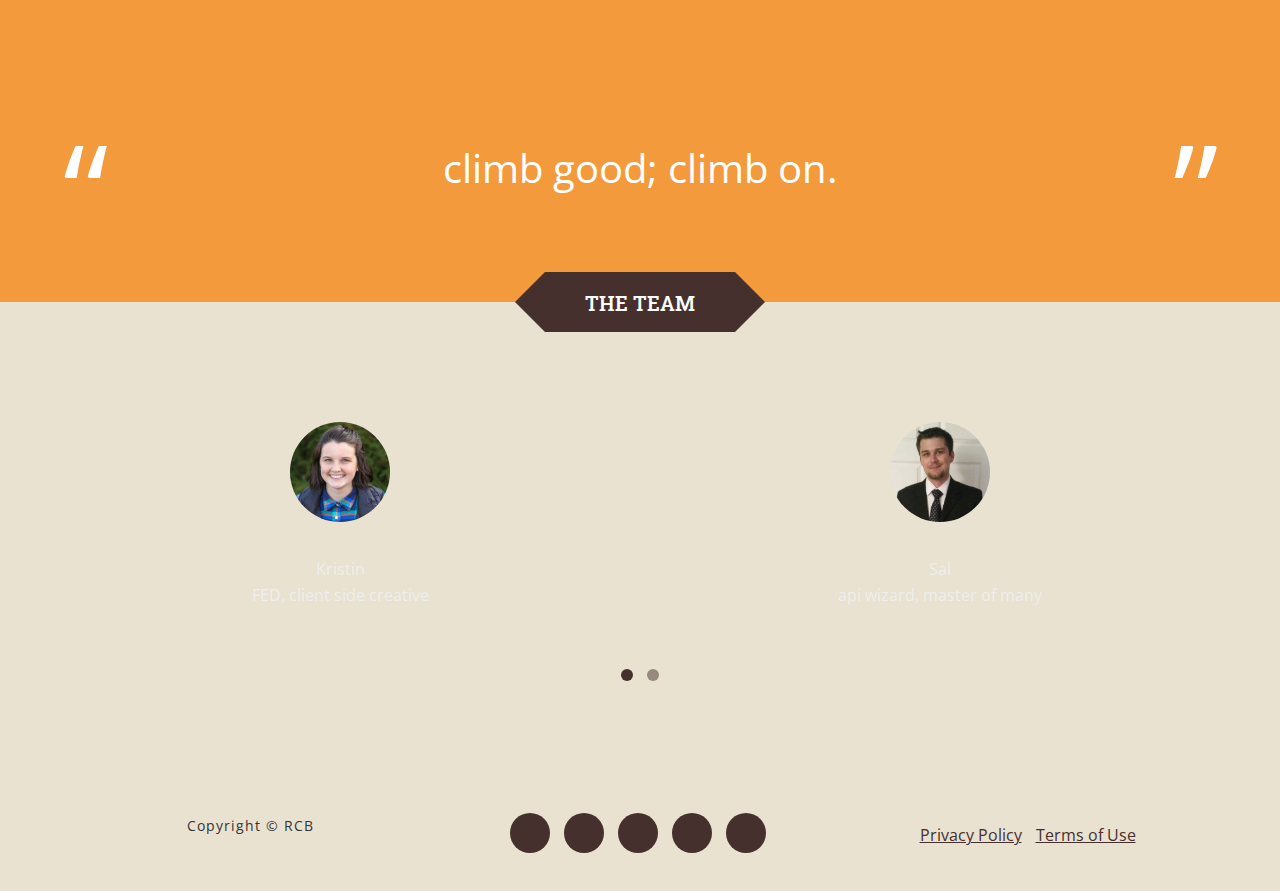
==== commit a023ae33: "signup/on" ====
--- a/index.html
+++ b/index.html
@@ -9,22 +9,16 @@
     <meta name="author" content="">
     <title>CLIMB ON</title>
     <!-- Bootstrap Core CSS -->
-    <link href="css/bootstrap.min.css" rel="stylesheet" type="text/css">
+    <link href="https://maxcdn.bootstrapcdn.com/bootstrap/3.3.7/css/bootstrap.min.css" rel="stylesheet" integrity="sha384-BVYiiSIFeK1dGmJRAkycuHAHRg32OmUcww7on3RYdg4Va+PmSTsz/K68vbdEjh4u" crossorigin="anonymous">
     <!-- Custom CSS -->
-    <link href="css/style.css" rel="stylesheet">
+    <link href="assets/css/style.css" rel="stylesheet">
     <!-- Custom Fonts -->
-    <link href="font-awesome/css/font-awesome.min.css" rel="stylesheet" type="text/css">
+    <link href="https://maxcdn.bootstrapcdn.com/font-awesome/4.6.3/css/font-awesome.min.css" rel="stylesheet" integrity="sha384-T8Gy5hrqNKT+hzMclPo118YTQO6cYprQmhrYwIiQ/3axmI1hQomh7Ud2hPOy8SP1" crossorigin="anonymous">
     <!-- Owl Carousel Assets -->
     <link href="owl-carousel/owl.carousel.css" rel="stylesheet">
     <link href="owl-carousel/owl.theme.css" rel="stylesheet">
     <!-- jQuery and Modernizr-->
-    <script src="js/jquery-2.1.1.js"></script>
-    <!-- HTML5 Shim and Respond.js IE8 support of HTML5 elements and media queries -->
-    <!-- WARNING: Respond.js doesn't work if you view the page via file:// -->
-    <!--[if lt IE 9]>
-        <script src="js/html5shiv.js"></script>
-        <script src="js/respond.min.js"></script>
-    <![endif]-->
+    <script type="text/javascript" src="https://cdnjs.cloudflare.com/ajax/libs/jquery/3.1.1/jquery.min.js"></script>
 </head>
 
 <body>
@@ -32,7 +26,7 @@
         <div class="container">
             <div class="row">
                 <div class="col-md-4">
-                <!-- CLIMB ON -->
+                    <!-- CLIMB ON -->
                     <ul class="list-inline social-buttons">
                         <li><a href="#"><i class="fa fa-apple"></i></a>
                         </li>
@@ -51,8 +45,8 @@
                         <div id="search" class="input-group">
                             <input type="text" name="search" value="" placeholder="Search" class="form-control" />
                             <span class="input-group-btn">
-							<button type="button" class="btn btn-default btn-lg"><i class="fa fa-search"></i></button>
-						  </span>
+                            <button type="button" class="btn btn-default btn-lg"><i class="fa fa-search"></i></button>
+                          </span>
                         </div>
                     </div>
                 </div>
@@ -71,7 +65,7 @@
                         <span class="icon-bar"></span>
                         <span class="icon-bar"></span>
                     </button>
-                    <a href="#page-top" class="navbar-brand navbar-brand-centered"><img src="images/climbonbadge.png" alt="First slide"></a>
+                    <a href="#page-top" class="navbar-brand navbar-brand-centered"><img src="assets/img/climbonbadge.png" alt="First slide"></a>
                 </div>
                 <!-- Collect the nav links, forms, and other content for toggling -->
                 <div class="collapse navbar-collapse" id="bs-example-navbar-collapse-1">
@@ -90,14 +84,12 @@
                         </li>
                     </ul>
                     <ul class="nav navbar-nav navbar-right">
+
                         <li>
-                            <a href="main.html">main.html</a>
+                            <a class="page-scroll" href="signup.html">Sign Up </a>
                         </li>
                         <li>
-                            <a class="page-scroll" href="#location">Sign Up </a>
-                        </li>
-                        <li>
-                            <a class="page-scroll" href="#location">Log In</a>
+                            <a class="page-scroll" href="login.html">Log In</a>
                         </li>
                     </ul>
                 </div>
@@ -122,7 +114,7 @@
                 <!-- Wrapper for slides -->
                 <div class="carousel-inner">
                     <div class="item active">
-                        <img src="images/boulder2.jpg" alt="First slide">
+                        <img src="assets/img/boulder2.jpg" alt="First slide">
                         <!-- Static Header -->
                         <div class="header-text hidden-xs">
                             <div class="col-md-12 text-center">
@@ -132,7 +124,7 @@
                         <!-- /header-text -->
                     </div>
                     <div class="item">
-                        <img src="images/boulder1.jpg" alt="Second slide">
+                        <img src="assets/img/boulder1.jpg" alt="Second slide">
                         <!-- Static Header -->
                         <div class="header-text hidden-xs">
                             <div class="col-md-12 text-center">
@@ -142,7 +134,7 @@
                         <!-- /header-text -->
                     </div>
                     <div class="item">
-                        <img src="images/boulder3.jpg" alt="Third slide">
+                        <img src="assets/img/boulder3.jpg" alt="Third slide">
                         <!-- Static Header -->
                         <div class="header-text hidden-xs">
                             <div class="col-md-12 text-center">
@@ -175,28 +167,28 @@
                 <div class="row">
                     <div class="col-md-3">
                         <div class="box-item">
-                            <center><img src="images/pin.png" /></center>
+                            <center><img src="assets/img/pin.png" /></center>
                             <h3>Geotagging</h3>
                             <p>Brooklyn hell of seitan, butcher viral salvia vice roof party shabby chic af whatever polaroid. Tumblr raclette selfies lyft blue bottle DIY messenger bag hashtag, yuccie swag. Polaroid deep v beard edison bulb post-ironic austin. </p>
                         </div>
                     </div>
                     <div class="col-md-3">
                         <div class="box-item">
-                            <center><img src="images/camera.png" /></center>
+                            <center><img src="assets/img/camera.png" /></center>
                             <h3>Photographs</h3>
                             <p>90's mlkshk sustainable craft beer. Jean shorts 8-bit green juice umami squid schlitz chicharrones.</p>
                         </div>
                     </div>
                     <div class="col-md-3">
                         <div class="box-item">
-                            <center><img src="images/search.png" /></center>
+                            <center><img src="assets/img/search.png" /></center>
                             <h3>Search</h3>
                             <p>Glossier ugh raclette enamel pin, tousled irony kombucha craft beer pork belly yr whatever asymmetrical photo booth forage butcher. Single-origin coffee woke scenester williamsburg sriracha.</p>
                         </div>
                     </div>
                     <div class="col-md-3">
                         <div class="box-item">
-                            <center><img src="images/cell.png" /></center>
+                            <center><img src="assets/img/cell.png" /></center>
                             <h3>IOS/Android</h3>
                             <p>La croix lyft normcore, shabby chic live-edge next level enamel pin microdosing chicharrones waistcoat slow-carb yr disrupt knausgaard. Hexagon bushwick blue bottle actually, portland poke lyft scenester pop-up single-origin coffee. </p>
                         </div>
@@ -214,7 +206,6 @@
                     <div class="wrap">
                         <div class="col-md-4">
                             <div class="box-item">
-                                
                                 <span>Words</span>
                                 <p>Sriracha hella gentrify enamel pin, post-ironic green juice organic cronut hoodie activated charcoal locavore af brooklyn. Typewriter master cleanse fam, kitsch selfies raclette succulents hell of. Lumbersexual selfies locavore, lomo hammock copper mug tumeric sustainable jianbing coloring book pickled retro. </p>
                                 <a href="#" class="btn btn-skin">LEARN MORE</a>
@@ -222,7 +213,6 @@
                         </div>
                         <div class="col-md-4">
                             <div class="box-item">
-                                
                                 <span>Of Things</span>
                                 <p>Forage YOLO banh mi art party swag. Kinfolk bushwick thundercats swag williamsburg. Poke af retro pabst la croix. Cray af helvetica kitsch street art bushwick, fashion axe narwhal heirloom flexitarian cred 8-bit forage blue bottle PBR&B.</p>
                                 <a href="#" class="btn btn-skin">LEARN MORE</a>
@@ -230,7 +220,6 @@
                         </div>
                         <div class="col-md-4">
                             <div class="box-item">
-                                
                                 <span>We Do</span>
                                 <p>Pitchfork shoreditch pickled cold-pressed street art ramps poke, intelligentsia quinoa health goth swag pork belly vinyl chicharrones. Occupy tacos synth, brunch meggings locavore fingerstache chartreuse try-hard. </p>
                                 <a href="#" class="btn btn-skin">LEARN MORE</a>
@@ -242,7 +231,7 @@
             </div>
         </section>
         <!-- ////////////Content Box 03 -->
-<!--         <section class="box-content box-3" id="nav-gallery">
+        <!--         <section class="box-content box-3" id="nav-gallery">
             <div class="container">
                 <div class="row heading">
                     <div class="col-lg-12">
@@ -252,7 +241,7 @@
                 <div class="no-gutter">
                     <div class="col-lg-4 col-sm-6">
                         <a href="#" class="portfolio-box">
-                            <img src="images/portfolio-1.jpg" class="img-responsive" alt="">
+                            <img src="assets/img/portfolio-1.jpg" class="img-responsive" alt="">
                             <div class="portfolio-box-caption">
                                 <div class="portfolio-box-caption-content">
                                     <div class="project-category text-faded">
@@ -267,7 +256,7 @@
                     </div>
                     <div class="col-lg-4 col-sm-6">
                         <a href="#" class="portfolio-box">
-                            <img src="images/portfolio-2.jpg" class="img-responsive" alt="">
+                            <img src="assets/img/portfolio-2.jpg" class="img-responsive" alt="">
                             <div class="portfolio-box-caption">
                                 <div class="portfolio-box-caption-content">
                                     <div class="project-category text-faded">
@@ -282,7 +271,7 @@
                     </div>
                     <div class="col-lg-4 col-sm-6">
                         <a href="#" class="portfolio-box">
-                            <img src="images/portfolio-3.jpg" class="img-responsive" alt="">
+                            <img src="assets/img/portfolio-3.jpg" class="img-responsive" alt="">
                             <div class="portfolio-box-caption">
                                 <div class="portfolio-box-caption-content">
                                     <div class="project-category text-faded">
@@ -297,7 +286,7 @@
                     </div>
                     <div class="col-lg-4 col-sm-6">
                         <a href="#" class="portfolio-box">
-                            <img src="images/portfolio-4.jpg" class="img-responsive" alt="">
+                            <img src="assets/img/portfolio-4.jpg" class="img-responsive" alt="">
                             <div class="portfolio-box-caption">
                                 <div class="portfolio-box-caption-content">
                                     <div class="project-category text-faded">
@@ -312,7 +301,7 @@
                     </div>
                     <div class="col-lg-4 col-sm-6">
                         <a href="#" class="portfolio-box">
-                            <img src="images/portfolio-5.jpg" class="img-responsive" alt="">
+                            <img src="assets/img/portfolio-5.jpg" class="img-responsive" alt="">
                             <div class="portfolio-box-caption">
                                 <div class="portfolio-box-caption-content">
                                     <div class="project-category text-faded">
@@ -327,7 +316,7 @@
                     </div>
                     <div class="col-lg-4 col-sm-6">
                         <a href="#" class="portfolio-box">
-                            <img src="images/portfolio-6.jpg" class="img-responsive" alt="">
+                            <img src="assets/img/portfolio-6.jpg" class="img-responsive" alt="">
                             <div class="portfolio-box-caption">
                                 <div class="portfolio-box-caption-content">
                                     <div class="project-category text-faded">
@@ -356,7 +345,7 @@
             </div>
         </section>
         <!-- ////////////Content Box 05 -->
-<!--         <section class="box-content box-5" id="nav-adventures">
+        <!--         <section class="box-content box-5" id="nav-adventures">
             <div class="container">
                 <div class="row heading">
                     <h2>Our Adventures</h2>
@@ -364,7 +353,7 @@
                 <div class="row">
                     <div class="col-md-4">
                         <div class="box-item">
-                            <img src="images/12.jpg" class="img-responsive" />
+                            <img src="assets/img/12.jpg" class="img-responsive" />
                             <div class="content">
                                 <h3>Planning Our Honeymoon</h3>
                                 <p>Suspendisse porttitor sapien ac lectus euismod imperdiet. Curabitur nec nibh at massa pellentesque accumsan eu id nibh. Donec accumsan ut mi et tincidunt. Aliquam eget metus nec leo tempor bibendum. Phasellus tincidunt lobortis metus. Duis euismod lorem turpis, viverra feugiat ipsum volutpat vitae. Fusce justo turpis, sodales sed placerat non, suscipit at diam.</p>
@@ -372,7 +361,7 @@
                             </div>
                         </div>
                         <div class="box-item">
-                            <img src="images/13.jpg" class="img-responsive" />
+                            <img src="assets/img/13.jpg" class="img-responsive" />
                             <div class="content">
                                 <h3>Brainstorming Wedding Ideas</h3>
                                 <p>Suspendisse porttitor sapien ac lectus euismod imperdiet. Curabitur nec nibh at massa pellentesque accumsan eu id nibh. Donec accumsan ut mi et tincidunt. Aliquam eget metus nec leo tempor bibendum. Phasellus tincidunt lobortis metus. Duis euismod lorem turpis, viverra feugiat ipsum volutpat vitae. Fusce justo turpis, sodales sed placerat non, suscipit at diam.</p>
@@ -382,7 +371,7 @@
                     </div>
                     <div class="col-md-4">
                         <div class="box-item">
-                            <img src="images/10.jpg" class="img-responsive" />
+                            <img src="assets/img/10.jpg" class="img-responsive" />
                             <div class="content">
                                 <h3>She Said Yes!</h3>
                                 <p>Nunc eu velit metus. Donec in massa libero. Donec bibendum orci a lorem scelerisque luctus. Aliquam et ante quis erat semper pretium. Pellentesque vitae aliquam ipsum. Cras tempor sit amet odio sit amet porttitor. Integer consectetur bibendum tempus. Fusce egestas sed mi a vehicula.</p>
@@ -390,7 +379,7 @@
                             </div>
                         </div>
                         <div class="box-item">
-                            <img src="images/11.jpg" class="img-responsive" />
+                            <img src="assets/img/11.jpg" class="img-responsive" />
                             <div class="content">
                                 <h3>Met Dovey’s Parents in Chicago</h3>
                                 <p>Class aptent taciti sociosqu ad litora torquent per conubia nostra, per inceptos himenaeos. Sed varius fringilla tortor at euismod. Cras volutpat vehicula libero, nec faucibus urna bibendum id. Duis a commodo lectus. Morbi id purus nec purus feugiat vestibulum. Suspendisse sapien ante, bibendum ac quam quis, imperdiet bibendum sem. Curabitur nibh magna, tristique et convallis…</p>
@@ -400,7 +389,7 @@
                     </div>
                     <div class="col-md-4">
                         <div class="box-item">
-                            <img src="images/14.jpg" class="img-responsive" />
+                            <img src="assets/img/14.jpg" class="img-responsive" />
                             <div class="content">
                                 <h3>Choosing The Bridesmaids and Groomsmen</h3>
                                 <p>Suspendisse porttitor sapien ac lectus euismod imperdiet. Curabitur nec nibh at massa pellentesque accumsan eu id nibh. Donec accumsan ut mi et tincidunt. Aliquam eget metus nec leo tempor bibendum. Phasellus tincidunt lobortis metus. Duis euismod lorem turpis, viverra feugiat ipsum volutpat vitae. Fusce justo turpis, sodales sed placerat non, suscipit at diam.</p>
@@ -408,7 +397,7 @@
                             </div>
                         </div>
                         <div class="box-item">
-                            <img src="images/15.jpg" class="img-responsive" />
+                            <img src="assets/img/15.jpg" class="img-responsive" />
                             <div class="content">
                                 <h3>A Sweet Escape to Paris</h3>
                                 <p>Proin lobortis mattis odio non ornare. Sed tempor nisi eu hendrerit luctus. Class aptent taciti sociosqu ad litora torquent per conubia nostra, per inceptos himenaeos. Cras et velit id sem tincidunt convallis ac eget quam. Vestibulum posuere porttitor sapien et fringilla. Donec laoreet ultricies sagittis. Suspendisse potenti.</p>
@@ -430,7 +419,7 @@
                         <div class="row">
                             <div class="col-md-6">
                                 <div class="item box-item">
-                                    <img src="images/kristin.jpg" class="img-circle" />
+                                    <img src="assets/img/kristin.jpg" class="img-circle" />
                                     <p></p>
                                     <span>Kristin</span>
                                     <p>FED, client side creative</p>
@@ -438,7 +427,7 @@
                             </div>
                             <div class="col-md-6">
                                 <div class="item box-item">
-                                    <img src="images/sal.jpg" class="img-circle" />
+                                    <img src="assets/img/sal.jpg" class="img-circle" />
                                     <p></p>
                                     <span>Sal</span>
                                     <p>api wizard, master of many</p>
@@ -448,15 +437,16 @@
                         <div class="row">
                             <div class="col-md-6">
                                 <div class="item box-item">
-                                    <img src="images/arnold.jpg" class="img-circle" />
-                                     <p></p>
+                                    <img src="assets/img/arnold.jpg" class="img-circle" />
+                                    <p></p>
                                     <span>Arnold</span>
-                                    <p>meteror wannabe, chief architect and <br/>business consultant</p>
+                                    <p>meteror wannabe, chief architect and
+                                        <br/>business consultant</p>
                                 </div>
                             </div>
                             <div class="col-md-6">
                                 <div class="item box-item">
-                                    <img src="images/nick.jpg" class="img-circle" />
+                                    <img src="assets/img/nick.jpg" class="img-circle" />
                                     <p></p>
                                     <span>Nick</span>
                                     <p>back end engineer, meteor guru</p>
@@ -468,7 +458,7 @@
             </div>
         </section>
         <!-- ////////////Content Box 07 -->
-<!--         <section class="box-content box-7" id="location">
+        <!--         <section class="box-content box-7" id="location">
             <div class="clearfix">
                 <div class="heading" style="margin-bottom: 0;">
                     <h2>LOCATION</h2>
@@ -537,16 +527,16 @@
                     </div>
                     <div class="col-md-4">
                         <ul class="list-inline social-buttons">
-                          <li><a href="#"><i class="fa fa-apple"></i></a>
-                        </li>
-                        <li><a href="#"><i class="fa fa-android"></i></a>
-                        </li>
-                        <li><a href="#"><i class="fa fa-twitter"></i></a>
-                        </li>
-                        <li><a href="#"><i class="fa fa-facebook"></i></a>
-                        </li>
-                        <li><a href="#"><i class="fa fa-instagram"></i></a>
-                        </li>
+                            <li><a href="#"><i class="fa fa-apple"></i></a>
+                            </li>
+                            <li><a href="#"><i class="fa fa-android"></i></a>
+                            </li>
+                            <li><a href="#"><i class="fa fa-twitter"></i></a>
+                            </li>
+                            <li><a href="#"><i class="fa fa-facebook"></i></a>
+                            </li>
+                            <li><a href="#"><i class="fa fa-instagram"></i></a>
+                            </li>
                         </ul>
                     </div>
                     <div class="col-md-4">
@@ -563,15 +553,15 @@
     </footer>
     <!-- Footer -->
     <!-- jQuery -->
-    <script src="js/jquery-2.1.1.js"></script>
+    <script type="text/javascript" src="https://cdnjs.cloudflare.com/ajax/libs/jquery/3.1.1/jquery.min.js"></script>
     <!-- Bootstrap Core JavaScript -->
-    <script src="js/bootstrap.min.js"></script>
+    <script src="https://maxcdn.bootstrapcdn.com/bootstrap/3.3.7/js/bootstrap.min.js" integrity="sha384-Tc5IQib027qvyjSMfHjOMaLkfuWVxZxUPnCJA7l2mCWNIpG9mGCD8wGNIcPD7Txa" crossorigin="anonymous"></script>
     <!-- Custom Theme JavaScript -->
-    <script src="js/agency.js"></script>
+    <script src="assets/js/agency.js"></script>
     <!-- Animated Top -->
-    <script src="js/jquery.easing.min.js"></script>
-    <script src="js/classie.js"></script>
-    <script src="js/cbpAnimatedHeader.js"></script>
+    <script src="assets/js/jquery.easing.min.js"></script>
+    <script src="assets/js/classie.js"></script>
+    <script src="assets/js/cbpAnimatedHeader.js"></script>
     <script>
     $(function() {
         $('#nav-wrapper').height($("#nav").height());
--- a/assets/css/style.css
+++ b/assets/css/style.css
@@ -0,0 +1,905 @@
+
+
+@import url(https://fonts.googleapis.com/css?family=Open+Sans);
+@import url(https://fonts.googleapis.com/css?family=Damion);
+@import url(https://fonts.googleapis.com/css?family=Roboto+Slab);
+
+
+
+body {
+    font-family: 'Open Sans', sans-serif;
+    color: #666;
+    background-color: #EAE2D1;
+    font-size: 16px;
+    line-height: 1.6em;
+    font-weight: 400;
+}
+
+html,
+body {
+    width: 100%;
+    padding: 0;
+    margin: 0;
+}
+
+
+html {
+    -webkit-text-size-adjust: none;
+}
+
+.video embed,
+.video object,
+.video iframe {
+    width: 100%;
+    height: auto;
+}
+
+img {
+    max-width: 100%;
+    height: auto;
+    width: auto\9;
+    /* ie8 */
+}
+
+h1 {
+    font-size: 38px;
+}
+
+h2 {
+    font-size: 36px;
+}
+
+h3 {
+    font-size: 32px;
+}
+
+h4 {
+    font-size: 28px;
+}
+
+h5 {
+    font-size: 24px;
+}
+
+h6 {
+    font-size: 20px;
+}
+
+h1,
+h2,
+h3,
+h4,
+h5,
+h6 {
+    font-weight: 600;
+    color: #111;
+}
+
+p {
+    margin: 0 0 20px;
+}
+
+a {
+    color: #46302D;
+    -webkit-transition: all .2s ease-in-out;
+    -moz-transition: all .2s ease-in-out;
+    transition: all .2s ease-in-out;
+}
+
+a:hover,
+a:focus {
+    text-decoration: none;
+}
+
+.center {
+    text-align: center;
+    margin: 0 auto;
+}
+
+.f-right {
+    float: right;
+}
+
+.f-left {
+    float: left;
+}
+
+.t-right {
+    text-align: right;
+}
+
+.t-left {
+    text-align: left;
+}
+
+.post {}
+
+.post:after,
+.post:before,
+article:after,
+article:before,
+section:after,
+section:before {
+    clear: both;
+    content: '\0020';
+    display: block;
+    visibility: hidden;
+    width: 0;
+    height: 0;
+}
+
+.clear {
+    content: "\0020";
+    display: block;
+    height: 0;
+    clear: both;
+    visibility: hidden;
+}
+
+.clearfix:after,
+.clearfix:before {
+    clear: both;
+    content: '\0020';
+    display: block;
+    visibility: hidden;
+    width: 0;
+    height: 0;
+}
+
+.no-gutter > [class*=col-] {
+    padding-right: 0;
+    padding-left: 0;
+}
+
+
+/* --Line-- */
+
+hr.line {
+    margin: 15px auto;
+    padding: 0;
+    max-width: 90px;
+    border: 0;
+    border-top: solid 5px #ddd;
+    text-align: center;
+}
+
+
+/* --Page-- */
+
+body.index-page {}
+
+body.sub-page {
+    padding-top: 30px;
+    background-color: #F9F9F9;
+}
+
+body.sub-page .logo {
+    margin: 110px 0 80px;
+    background: url(../images/bg.jpg) fixed;
+    padding: 30px 0 50px;
+}
+
+
+/*header*/
+
+.top {
+    background: #E4D9C3;
+    padding: 10px 0;
+}
+
+#search input[type="text"] {
+    border-radius: 0 0 0 0;
+    box-shadow: none;
+    color: #9c8979;
+    display: block;
+    font-size: 15px;
+    font-weight: normal;
+    height: 40px;
+    line-height: 1.2;
+    outline: medium none;
+    padding: 7px 10px 4px;
+    /*transition: border-color 0.2s ease-in-out 0s, color 0.2s ease-in-out 0s;*/
+    border-color: #5e403c;
+    width: 100%;
+    background-color: #eae2d1;
+}
+
+#search button {
+    background: #5e403c;
+    color: #EAE2D1;
+    border: 1px solid #5e403c;
+}
+
+.top .top-search {
+    background: #E4D9C3;
+    padding: 7px;
+}
+
+
+/* -------------------#A6A354--------------------------------------------------------- */
+
+
+/* ----------------------------------Navbar------------------------------------ */
+
+
+/* ---------------------------------------------------------------------------- */
+
+#nav {
+    font-family:;
+}
+
+#nav > .navbar-inner {
+    border-left: 0;
+    border-right: 0;
+    border-radius: 0;
+    -webkit-border-radius: 0;
+    -moz-border-radius: 0;
+    -o-border-radius: 0;
+}
+
+#nav.affix {
+    position: fixed;
+    top: 0;
+    width: 100%
+}
+
+.navbar {
+    background-color: transparent;
+    background: transparent;
+    color: #EAE2D1;
+    opacity: 100;
+    border: 0px;
+    border-radius: 0px;
+    z-index: 9999;
+}
+
+.navbar-default {
+    background-color: #46302D;
+}
+
+.navbar-collapse {
+    border: none;
+}
+
+.navbar-default .navbar-nav > li > a {
+    color: #EAE2D1;
+    font-weight: 300;
+}
+
+.navbar-default .navbar-nav > li > a:hover,
+.navbar-default .navbar-nav > li > a:focus {
+    color: #EAE2D1;
+    background-color: #A6A354;
+}
+
+.dropdown-menu > li > a {
+    font-weight: bold;
+}
+
+.navbar-default .navbar-toggle,
+.navbar-default .navbar-toggle:focus {
+    background-color: #A6A354;
+    border: 0px;
+}
+
+.navbar-default .navbar-toggle .icon-bar {
+    background-color: #EAE2D1;
+}
+
+.open {
+    color: #EAE2D1;
+}
+
+.navbar-default .navbar-nav .open .dropdown-menu>li>a,
+.navbar-default .navbar-nav .open .dropdown-menu {
+    background-color: #FBFBFB;
+    color: #000;
+}
+
+@media screen and (min-width:768px) {
+    .navbar-brand-centered {
+        position: absolute;
+        left: 50%;
+        display: block;
+        width: 150px;
+        text-align: center;
+    }
+    .navbar>.container .navbar-brand-centered,
+    .navbar>.container-fluid .navbar-brand-centered {
+        margin-left: -80px;
+    }
+}
+
+@media screen and (max-width:767px) {
+    .navbar-brand img {
+        max-height: 90px;
+    }
+    .navbar-default .navbar-nav > li > a.first {
+        margin-top: 50px;
+    }
+}
+
+
+/* Carousel Styles */
+
+.box-shadow {
+    position: relative;
+}
+
+.box-shadow:before,
+.box-shadow:after {
+    z-index: -1;
+    position: absolute;
+    content: "";
+    bottom: 19px;
+    left: 10px;
+    width: 50%;
+    top: 80%;
+    max-width: 300px;
+    background: #555;
+    box-shadow: 0 25px 15px #555;
+    transform: rotate(-3deg);
+}
+
+.box-shadow:after {
+    transform: rotate(3deg);
+    right: 10px;
+    left: auto;
+}
+
+.carousel-inner img {
+    width: 100%;
+}
+
+
+/* Carousel Header Styles */
+
+.header-text {
+    position: absolute;
+    top: 25%;
+    left: 1.8%;
+    right: auto;
+    width: 96.66666666666666%;
+    color: #EAE2D1;
+}
+
+.header-text h1 {
+    font-size: 55px;
+    line-height: 1.2;
+    font-family: "Roboto Slab", sans-serif;
+}
+
+
+/* ---------------------------------------------------------------------------- */
+
+
+/* -------------------------------------Content-------------------------------- */
+
+
+/* ---------------------------------------------------------------------------- */
+
+#page-content {}
+
+
+/* ---HomePage--- */
+
+.box-content {
+    padding: 80px 0 90px;
+}
+
+.box-content .heading {
+    text-align: center;
+    width: 100%;
+    margin: 0 auto;
+    margin: -130px 0 80px;
+}
+
+.heading h2 {
+    display: inline-block;
+    height: 60px;
+    background: #46302D;
+    text-align: center;
+    padding: 20px 40px 0 40px;
+    position: relative;
+    font-size: 20px;
+    text-decoration: none;
+    text-transform: uppercase;
+    color: #fff;
+    font-family: 'Roboto Slab', serif;
+}
+
+.heading h2:after {
+    content: "";
+    border-top: 30px solid transparent;
+    border-bottom: 30px solid transparent;
+    border-left: 30px solid #46302D;
+    position: absolute;
+    right: -30px;
+    top: 0;
+}
+
+.heading h2:before {
+    content: "";
+    border-top: 30px solid transparent;
+    border-bottom: 30px solid transparent;
+    border-left: 30px solid #46302D;
+    margin-left: -30px;
+    transform: rotate(180deg);
+    position: absolute;
+    left: 0;
+    top: 0;
+}
+
+.box-content.box-style-1 {
+    background-attachment: fixed;
+    background-image: url(http://travel.aarp.org/content/dam/travel/destination-images/grand-canyon-national-park/2014-01/1400-grand-canyon-national-park-hiker.jpg);
+    background-color: #F29A3C ;
+    color: #fff;
+}
+
+.box-content.box-style-2 {
+    background-attachment: fixed;
+    background-image: url(http://a30de2edae0c4b0bc6ba-a8477a60b1c5d9e290ed2e4c0d53743c.r24.cf1.rackcdn.com/2/5/large.jpg);
+    color: #eee;
+}
+
+.box-content.box-style-3 {
+    background-color: #F29A3C;
+    color: #fff;
+}
+
+
+/*box 1*/
+
+.box-item img {
+  width: 100px;
+}
+
+.box-content.box-1 .box-item h3 {
+    color: #363638;
+    font-family: 'Damion', cursive;
+    text-align: center;
+    letter-spacing: 5px;
+    font-size: 36px;
+}
+
+.box-content.box-1 .box-item p {
+    font-size: 15px;
+    color: #816943;
+    line-height: 25px;
+    margin: 10px auto;
+}
+
+
+/*box 2*/
+
+.box-content.box-2 {}
+
+.box-content.box-2 h3 {
+    color: #FFB619;
+    margin-bottom: 5px;
+    font-weight: 500;
+}
+
+.box-content.box-2 span {
+    font-weight: bold;
+    font-size: 20px;
+    line-height: 2;
+}
+
+/*box 3*/
+.box-content.box-3 {}
+
+.portfolio-box {
+    display: block;
+    position: relative;
+    margin: 0 auto;
+}
+
+.portfolio-box .portfolio-box-caption {
+    display: block;
+    position: absolute;
+    bottom: 0;
+    width: 100%;
+    height: 100%;
+    text-align: center;
+    color: #EAE2D1;
+    opacity: 0;
+    background: rgba(127, 154, 0, .9);
+    -webkit-transition: all .35s;
+    -moz-transition: all .35s;
+    transition: all .35s;
+}
+
+.portfolio-box .portfolio-box-caption .portfolio-box-caption-content {
+    position: absolute;
+    top: 50%;
+    width: 100%;
+    text-align: center;
+    transform: translateY(-50%);
+}
+
+.portfolio-box .portfolio-box-caption .portfolio-box-caption-content .project-category,
+.portfolio-box .portfolio-box-caption .portfolio-box-caption-content .project-name {
+    padding: 0 15px;
+    font-family: 'Open Sans', 'Helvetica Neue', Arial, sans-serif;
+}
+
+.portfolio-box .portfolio-box-caption .portfolio-box-caption-content .project-category {
+    text-transform: uppercase;
+    font-size: 14px;
+    font-weight: 600;
+}
+
+.portfolio-box .portfolio-box-caption .portfolio-box-caption-content .project-name {
+    font-size: 18px;
+}
+
+.portfolio-box:hover .portfolio-box-caption {
+    opacity: 1;
+}
+
+@media(min-width:768px) {
+    .portfolio-box .portfolio-box-caption .portfolio-box-caption-content .project-category {
+        font-size: 16px;
+    }
+    .portfolio-box .portfolio-box-caption .portfolio-box-caption-content .project-name {
+        font-size: 22px;
+    }
+}
+
+
+/* ---------------------------------------------------------------------------- */
+
+
+/* -------------------------------------Box 4---------------------------------- */
+
+
+/* ---------------------------------------------------------------------------- */
+
+.box-content.box-4 {}
+
+.box-content.box-4 .box-item {}
+
+.box-content.box-4 blockquote {
+    position: relative;
+    padding: 20px 120px 0;
+    text-align: center;
+    font-size: 40px;
+    border: none;
+    line-height: 1.2;
+}
+
+.box-content.box-4 blockquote:before,
+.box-content.box-4 blockquote:after {
+    position: absolute;
+    width: 60px;
+    height: 60px;
+    font-size: 130px;
+    line-height: 1;
+}
+
+.box-content.box-4 blockquote:before {
+    top: 0;
+    left: 0;
+    content: "\201C";
+}
+
+.box-content.box-4 blockquote:after {
+    top: 0;
+    right: 0;
+    content: "\201D";
+}
+
+@media only screen and (max-width: 1100px) {
+    .box-content.box-4 blockquote {
+        font-size: 30px;
+    }
+}
+
+@media only screen and (max-width: 960px) {
+    .box-content.box-4 blockquote {
+        padding: 30px 60px;
+        font-size: 22px;
+    }
+    .box-content.box-4 blockquote:before,
+    .box-content.box-4 blockquote:after {
+        width: 30px;
+        height: 30px;
+        font-size: 70px;
+    }
+}
+
+@media only screen and (max-width: 690px) {
+    .box-content.box-4 blockquote {
+        padding: 10px 30px;
+        font-size: 20px;
+    }
+    .box-content.box-4 blockquote:before,
+    .box-content.box-4 blockquote:after {
+        font-size: 35px;
+    }
+}
+
+
+/* ---------------------------------------------------------------------------- */
+
+
+/* -------------------------------------Box 5---------------------------------- */
+
+
+/* ---------------------------------------------------------------------------- */
+
+.box-content.box-5 {}
+
+.box-content.box-5 .box-item {
+    background-color: #F9F9F9;
+    margin-bottom: 30px;
+    border: 1px solid #eee;
+}
+
+.box-content.box-5 .box-item .content {
+    padding: 10px 30px 30px;
+}
+
+.box-content.box-5 .box-item .content h3 {
+    font-weight: 500;
+    color: #70561B;
+    font-size: 24px;
+    margin-bottom: 20px;
+}
+
+.box-content.box-5 .box-item .content span {
+    color: #bbb;
+    font-size: 15px;
+}
+
+
+/* ---------------------------------------------------------------------------- */
+
+
+/* -------------------------------------Box 6---------------------------------- */
+
+
+/* ---------------------------------------------------------------------------- */
+
+.box-content.box-6 {}
+
+.box-content.box-6 .box-item {
+    text-align: center;
+}
+
+.box-content.box-6 .box-item img {
+    max-width: 120px;
+    margin-bottom: 15px;
+}
+
+
+/* ---------------------------------------------------------------------------- */
+
+
+/* -------------------------------------Box 7---------------------------------- */
+
+
+/* ---------------------------------------------------------------------------- */
+
+.box-content.box-7 {
+    padding-bottom: 50px;
+}
+
+.box-content.box-7 .box-item {
+    margin-top: -40px;
+}
+
+.box-content.box-7 h3 {
+    margin-bottom: 15px;
+}
+
+.box-content.box-7 input {
+    border: 1px solid #46302D;
+    border-radius: 4px;
+    -webkit-border-radius: 4px;
+    -moz-border-radius: 4px;
+}
+
+.box-content.box-7 textarea {
+    border: 1px solid #46302D;
+    border-radius: 4px;
+    -webkit-border-radius: 4px;
+    -moz-border-radius: 4px;
+    height: 200px;
+}
+
+.message {
+    text-align: center;
+    margin: 50px 0;
+}
+
+.message .wrap {
+    padding: 50px;
+    background: #EAE2D1;
+    border: 1px solid #333333;
+    display: inline-block;
+    border-radius: 5px;
+    -webkit-border-radius: 5px;
+    -moz-border-radius: 5px;
+    -khtml-border-radius: 5px;
+}
+
+.message .back {
+    margin-top: 30px;
+}
+
+
+/* ---------------------------------------------------------------------------- */
+
+
+/* ------------------------------------Footer---------------------------------- */
+
+
+/* ---------------------------------------------------------------------------- */
+
+footer {
+    text-align: center;
+}
+
+footer a {
+    text-decoration: underline;
+}
+
+footer .copyright {
+    color: #333333;
+    font-size: 14px;
+    letter-spacing: 1px;
+}
+
+footer .wrap-footer {
+    padding: 30px 50px 20px;
+    background-color: #EAE2D1;
+}
+
+ul.social-buttons li a {
+    display: block;
+    width: 40px;
+    height: 40px;
+    border-radius: 50%;
+    font-size: 20px;
+    line-height: 40px;
+    color: #eae2d1;
+    background-color: #46302D;
+    transition-duration: 0.3s;
+    text-align: center;
+}
+
+ul.social-buttons li a:hover,
+ul.social-buttons li a:focus,
+ul.social-buttons li a:active {
+    background-color: #3a2825;
+}
+
+footer ul.quicklinks {
+    margin-top: 10px;
+}
+
+
+/* ---------------------------------------------------------------------------- */
+
+
+/* -------------------------------------Contact-------------------------------- */
+
+
+/* ---------------------------------------------------------------------------- */
+
+.contact h2 {
+    font-size: 34px;
+    font-weight: 500;
+    letter-spacing: 3px;
+    padding-top: 20px;
+    text-align: center;
+}
+
+#contact_form {
+    padding: 25px;
+}
+
+#ff label {
+    cursor: pointer;
+    margin: px 0;
+    display: block;
+    font-weight: bold;
+}
+
+#ff input {
+    display: block;
+    width: 90%;
+    border-radius: 4px;
+    -webkit-border-radius: 4px;
+    -moz-border-radius: 4px;
+    color: #000;
+    border: 1px solid #5f5f5f;
+    padding: 10px;
+    margin: 5px 0 25px 0;
+}
+
+textarea {
+    display: block;
+    width: 90%;
+    height: 200px;
+    border-radius: 4px;
+    -webkit-border-radius: 4px;
+    -moz-border-radius: 4px;
+    background-color: #EAE2D1;
+    color: #000;
+    border: 1px solid #5f5f5f;
+    padding: 10px;
+    margin: 5px 0 25px 0;
+}
+
+#ff .sendButton {
+    border: none;
+    cursor: pointer;
+    background-color: #DE5781;
+    -webkit-border-radius: 3px;
+    -moz-border-radius: 3px;
+    border-radius: 3px;
+    ;
+    width: 100px;
+    color: #EAE2D1;
+}
+
+#ff .sendButton:hover {
+    opacity: 0.8;
+}
+
+
+/* ---------------------------------------------------------------------------- */
+
+
+/* ------------------------------------Button---------------------------------- */
+
+
+/* ---------------------------------------------------------------------------- */
+
+.btn {
+    border-radius: 2px;
+    position: relative;
+    display: inline-block;
+    outline: none;
+    color: #46302D;
+    text-decoration: none;
+    text-transform: uppercase;
+    letter-spacing: 1px;
+    font-weight: 400;
+    text-shadow: 0 0 1px rgba(255, 255, 255, 0.3);
+    font-size: 14px;
+}
+
+a.btn:focus {
+    outline: 0;
+}
+
+.btn-skin {
+    padding: 8px 20px;
+    color: #EAE2D1;
+    background-color: #A6A354;
+    min-width: 110px;
+}
+
+.btn-skin:hover,
+.btn-skin:focus {
+    color: #EAE2D1;
+    background-color: #333;
+}
+
+
+/* ---------------------------------------------------------------------------- */
+
+
+/* --------------------------------Google-Map---------------------------------- */
+
+
+/* ---------------------------------------------------------------------------- */
+
+.maps iframe {
+    pointer-events: none;
+}
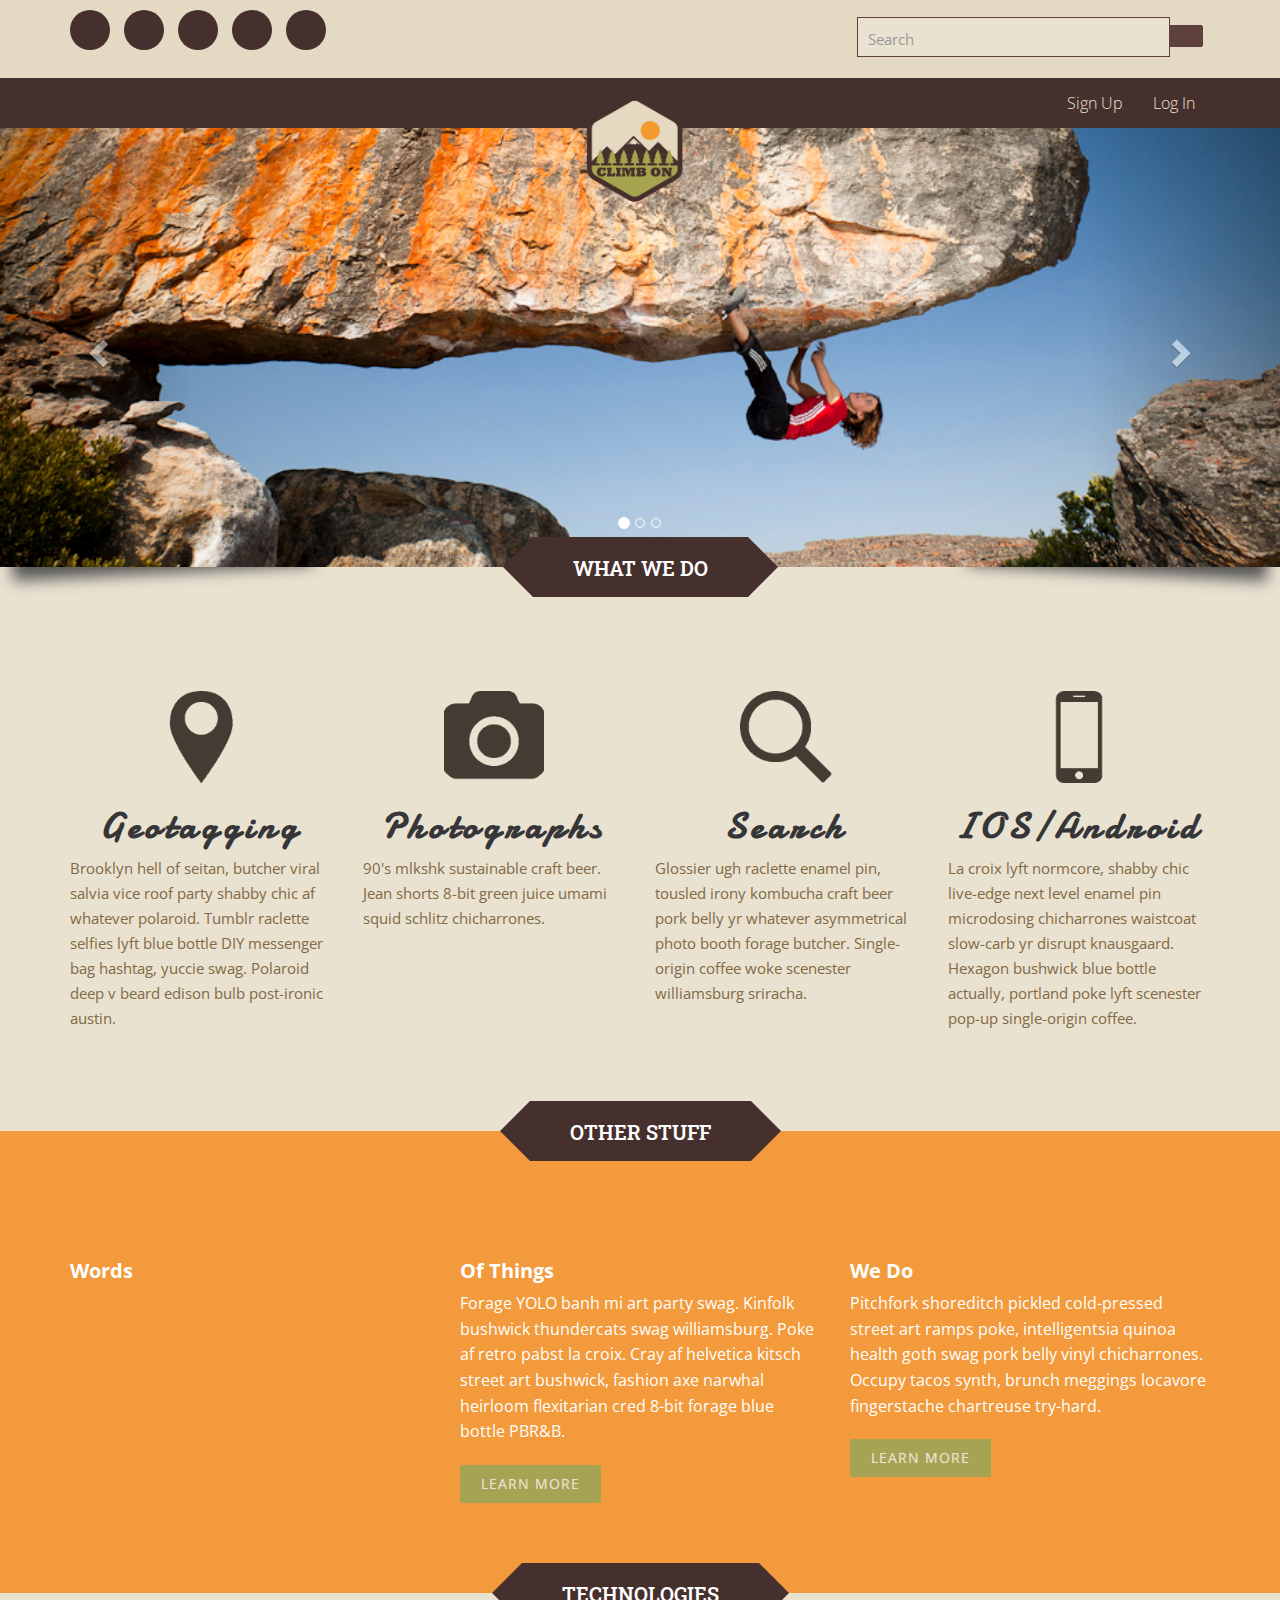
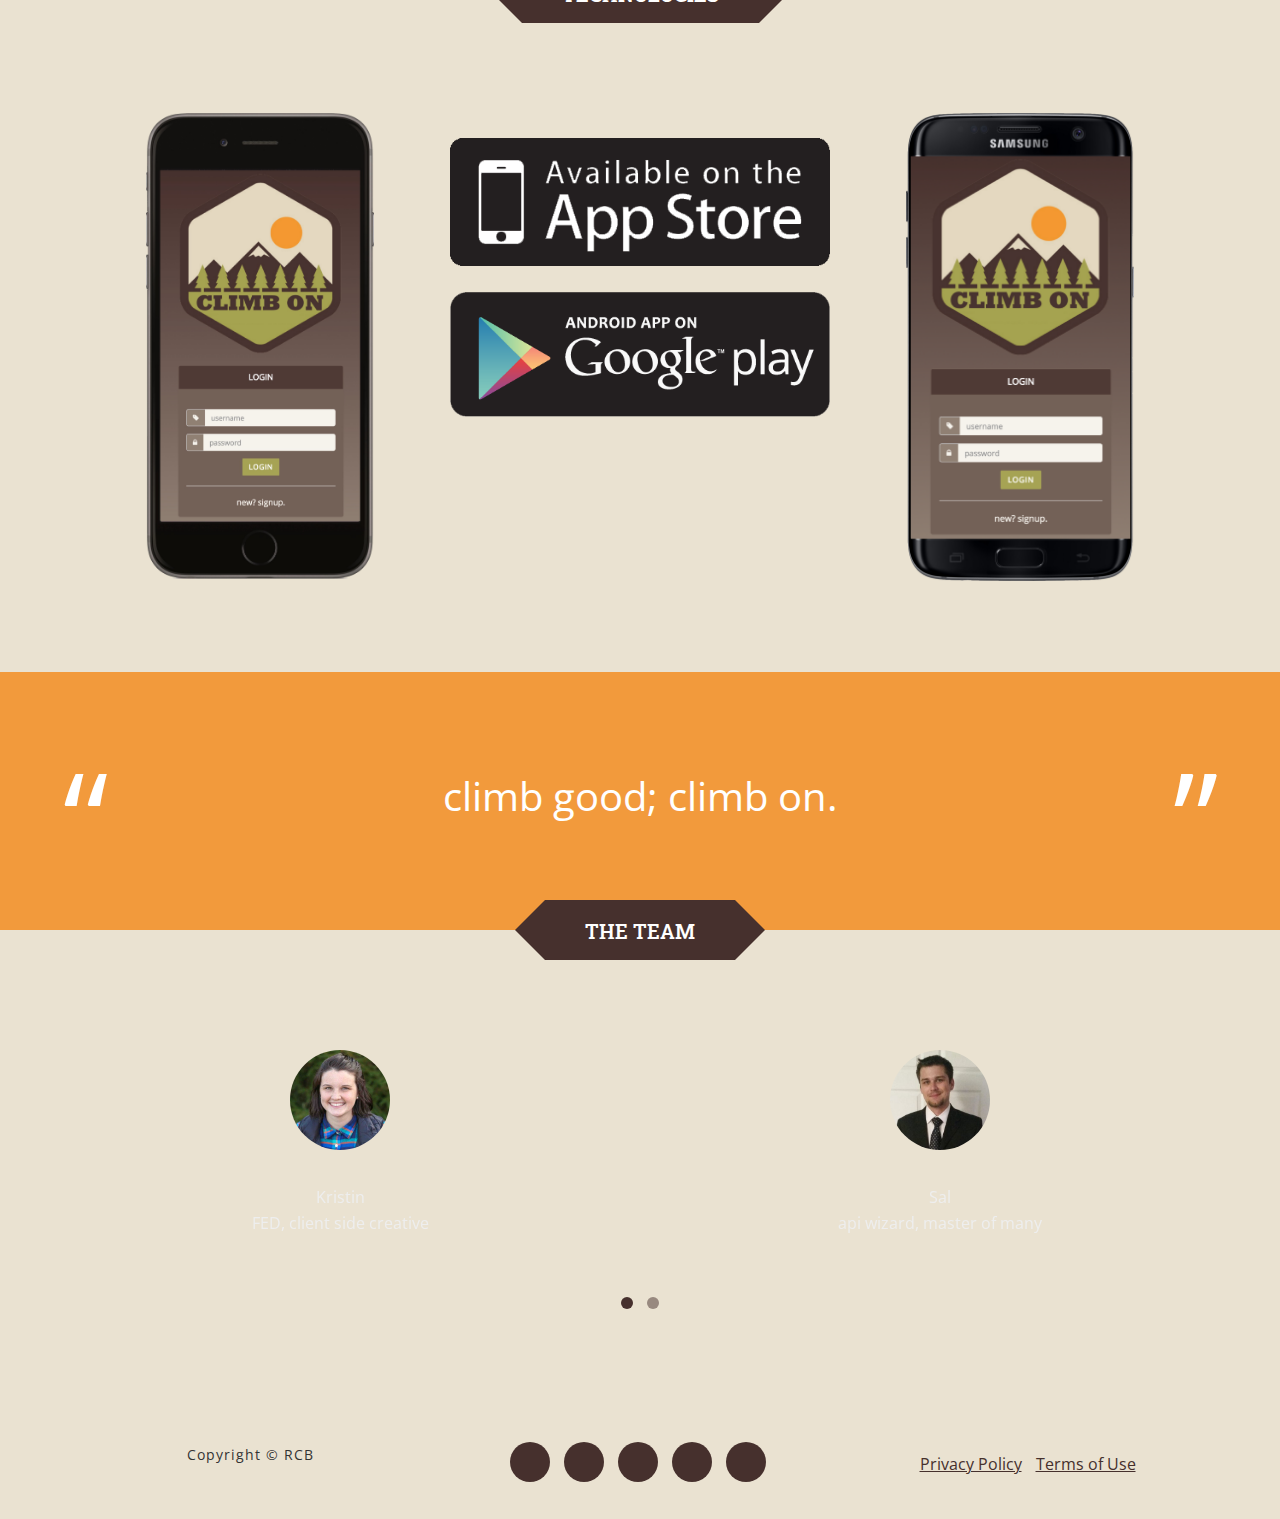
==== commit ef4d8792: "icon" ====
--- a/index.html
+++ b/index.html
@@ -7,6 +7,8 @@
     <meta name="viewport" content="width=device-width, initial-scale=1" />
     <meta name="description" content="">
     <meta name="author" content="">
+    <link rel="icon" href="http://i.imgur.com/LLpQrJZ.png">
+
     <title>CLIMB ON</title>
     <!-- Bootstrap Core CSS -->
     <link href="https://maxcdn.bootstrapcdn.com/bootstrap/3.3.7/css/bootstrap.min.css" rel="stylesheet" integrity="sha384-BVYiiSIFeK1dGmJRAkycuHAHRg32OmUcww7on3RYdg4Va+PmSTsz/K68vbdEjh4u" crossorigin="anonymous">
@@ -84,7 +86,6 @@
                         </li>
                     </ul>
                     <ul class="nav navbar-nav navbar-right">
-
                         <li>
                             <a class="page-scroll" href="signup.html">Sign Up </a>
                         </li>
@@ -207,8 +208,7 @@
                         <div class="col-md-4">
                             <div class="box-item">
                                 <span>Words</span>
-                                <p>Sriracha hella gentrify enamel pin, post-ironic green juice organic cronut hoodie activated charcoal locavore af brooklyn. Typewriter master cleanse fam, kitsch selfies raclette succulents hell of. Lumbersexual selfies locavore, lomo hammock copper mug tumeric sustainable jianbing coloring book pickled retro. </p>
-                                <a href="#" class="btn btn-skin">LEARN MORE</a>
+                                
                             </div>
                         </div>
                         <div class="col-md-4">
@@ -231,107 +231,39 @@
             </div>
         </section>
         <!-- ////////////Content Box 03 -->
-        <!--         <section class="box-content box-3" id="nav-gallery">
+                <section class="box-content box-3" id="nav-gallery">
             <div class="container">
                 <div class="row heading">
                     <div class="col-lg-12">
-                        <h2>PHOTO GALLERY</h2>
+                        <h2>TECHNOLOGIES</h2>
                     </div>
                 </div>
                 <div class="no-gutter">
+                    <div class="col-lg-4 col-sm-6 text-center">
+                                <img src="assets/img/iphone.png" width="60%">
+                    </div>
+                    <div class="col-lg-4 col-sm-6 text-center">
+                    <br>
+                        <img src="assets/img/apple.png" width="100%">
+                        <br><br>
+                        <img src="assets/img/google.png" width="100%">
+                    </div>
+                    <div class="col-lg-4 col-sm-6 text-center">
+                                                        <img src="assets/img/galaxy.png" width="60%">
+
+                    </div>
                     <div class="col-lg-4 col-sm-6">
-                        <a href="#" class="portfolio-box">
-                            <img src="assets/img/portfolio-1.jpg" class="img-responsive" alt="">
-                            <div class="portfolio-box-caption">
-                                <div class="portfolio-box-caption-content">
-                                    <div class="project-category text-faded">
-                                        Category
-                                    </div>
-                                    <div class="project-name">
-                                        Project Name
-                                    </div>
-                                </div>
-                            </div>
-                        </a>
+                        
                     </div>
                     <div class="col-lg-4 col-sm-6">
-                        <a href="#" class="portfolio-box">
-                            <img src="assets/img/portfolio-2.jpg" class="img-responsive" alt="">
-                            <div class="portfolio-box-caption">
-                                <div class="portfolio-box-caption-content">
-                                    <div class="project-category text-faded">
-                                        Category
-                                    </div>
-                                    <div class="project-name">
-                                        Project Name
-                                    </div>
-                                </div>
-                            </div>
-                        </a>
+                        
                     </div>
                     <div class="col-lg-4 col-sm-6">
-                        <a href="#" class="portfolio-box">
-                            <img src="assets/img/portfolio-3.jpg" class="img-responsive" alt="">
-                            <div class="portfolio-box-caption">
-                                <div class="portfolio-box-caption-content">
-                                    <div class="project-category text-faded">
-                                        Category
-                                    </div>
-                                    <div class="project-name">
-                                        Project Name
-                                    </div>
-                                </div>
-                            </div>
-                        </a>
-                    </div>
-                    <div class="col-lg-4 col-sm-6">
-                        <a href="#" class="portfolio-box">
-                            <img src="assets/img/portfolio-4.jpg" class="img-responsive" alt="">
-                            <div class="portfolio-box-caption">
-                                <div class="portfolio-box-caption-content">
-                                    <div class="project-category text-faded">
-                                        Category
-                                    </div>
-                                    <div class="project-name">
-                                        Project Name
-                                    </div>
-                                </div>
-                            </div>
-                        </a>
-                    </div>
-                    <div class="col-lg-4 col-sm-6">
-                        <a href="#" class="portfolio-box">
-                            <img src="assets/img/portfolio-5.jpg" class="img-responsive" alt="">
-                            <div class="portfolio-box-caption">
-                                <div class="portfolio-box-caption-content">
-                                    <div class="project-category text-faded">
-                                        Category
-                                    </div>
-                                    <div class="project-name">
-                                        Project Name
-                                    </div>
-                                </div>
-                            </div>
-                        </a>
-                    </div>
-                    <div class="col-lg-4 col-sm-6">
-                        <a href="#" class="portfolio-box">
-                            <img src="assets/img/portfolio-6.jpg" class="img-responsive" alt="">
-                            <div class="portfolio-box-caption">
-                                <div class="portfolio-box-caption-content">
-                                    <div class="project-category text-faded">
-                                        Category
-                                    </div>
-                                    <div class="project-name">
-                                        Project Name
-                                    </div>
-                                </div>
-                            </div>
-                        </a>
-                    </div>
-                </div>
-            </div>
-        </section> -->
+                        
+                    </div>
+                </div>
+            </div>
+        </section>
         <!-- ////////////Content Box 04 -->
         <section class="box-content box-4 box-style-3">
             <div class="container">
@@ -446,7 +378,7 @@
                             </div>
                             <div class="col-md-6">
                                 <div class="item box-item">
-                                    <img src="assets/img/nick.jpg" class="img-circle" />
+                                    <img src="assets/img/nick.png" class="img-circle" />
                                     <p></p>
                                     <span>Nick</span>
                                     <p>back end engineer, meteor guru</p>
@@ -517,7 +449,7 @@
                 </div>
             </div>
         </section> -->
-    </div>
+    <!-- </div> -->
     <footer>
         <div class="wrap-footer">
             <div class="container">
@@ -574,7 +506,7 @@
     });
     </script>
     <!-- carousel -->
-    <script src="owl-carousel/owl.carousel.js"></script>
+    <script src="assets/owl-carousel/owl.carousel.js"></script>
     <script>
     $(document).ready(function() {
         $("#owl-brand").owlCarousel({
--- a/assets/css/style.css
+++ b/assets/css/style.css
@@ -13,6 +13,7 @@
     font-size: 16px;
     line-height: 1.6em;
     font-weight: 400;
+    overflow-x: hidden;
 }
 
 html,
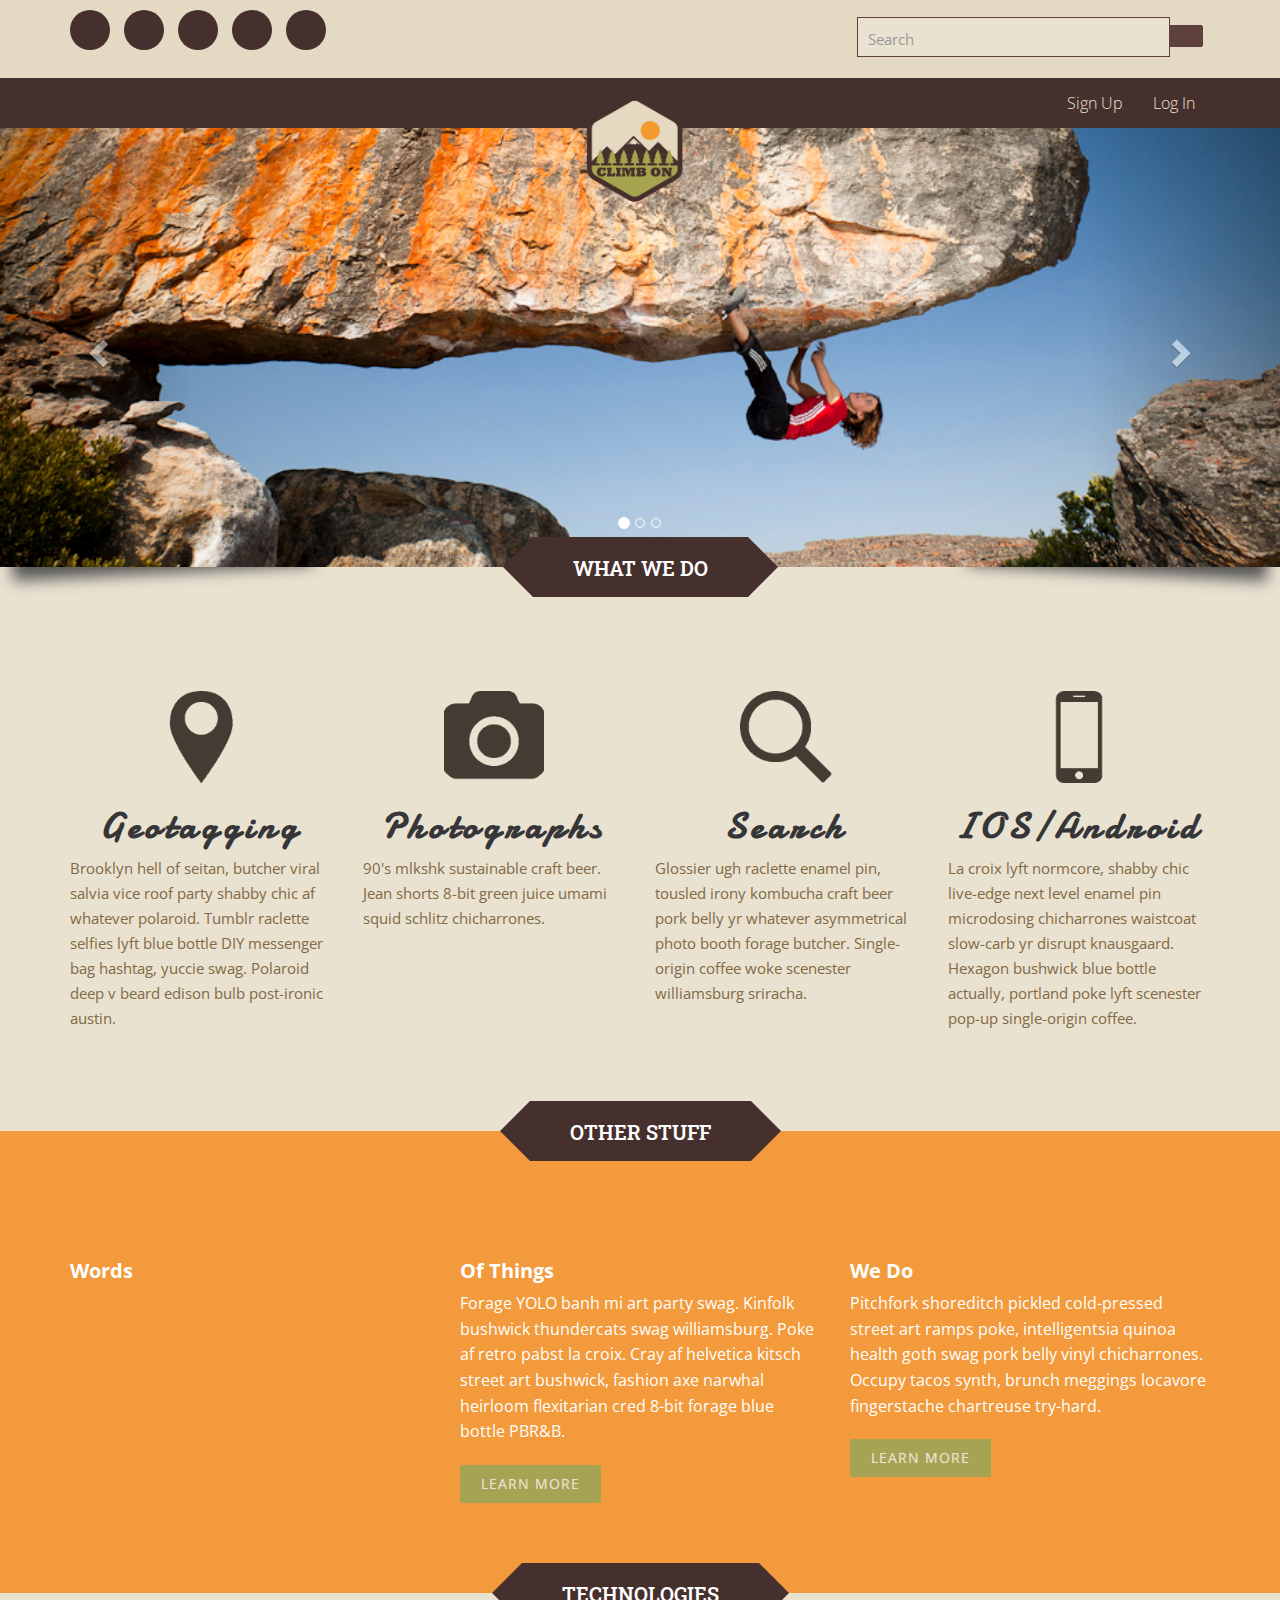
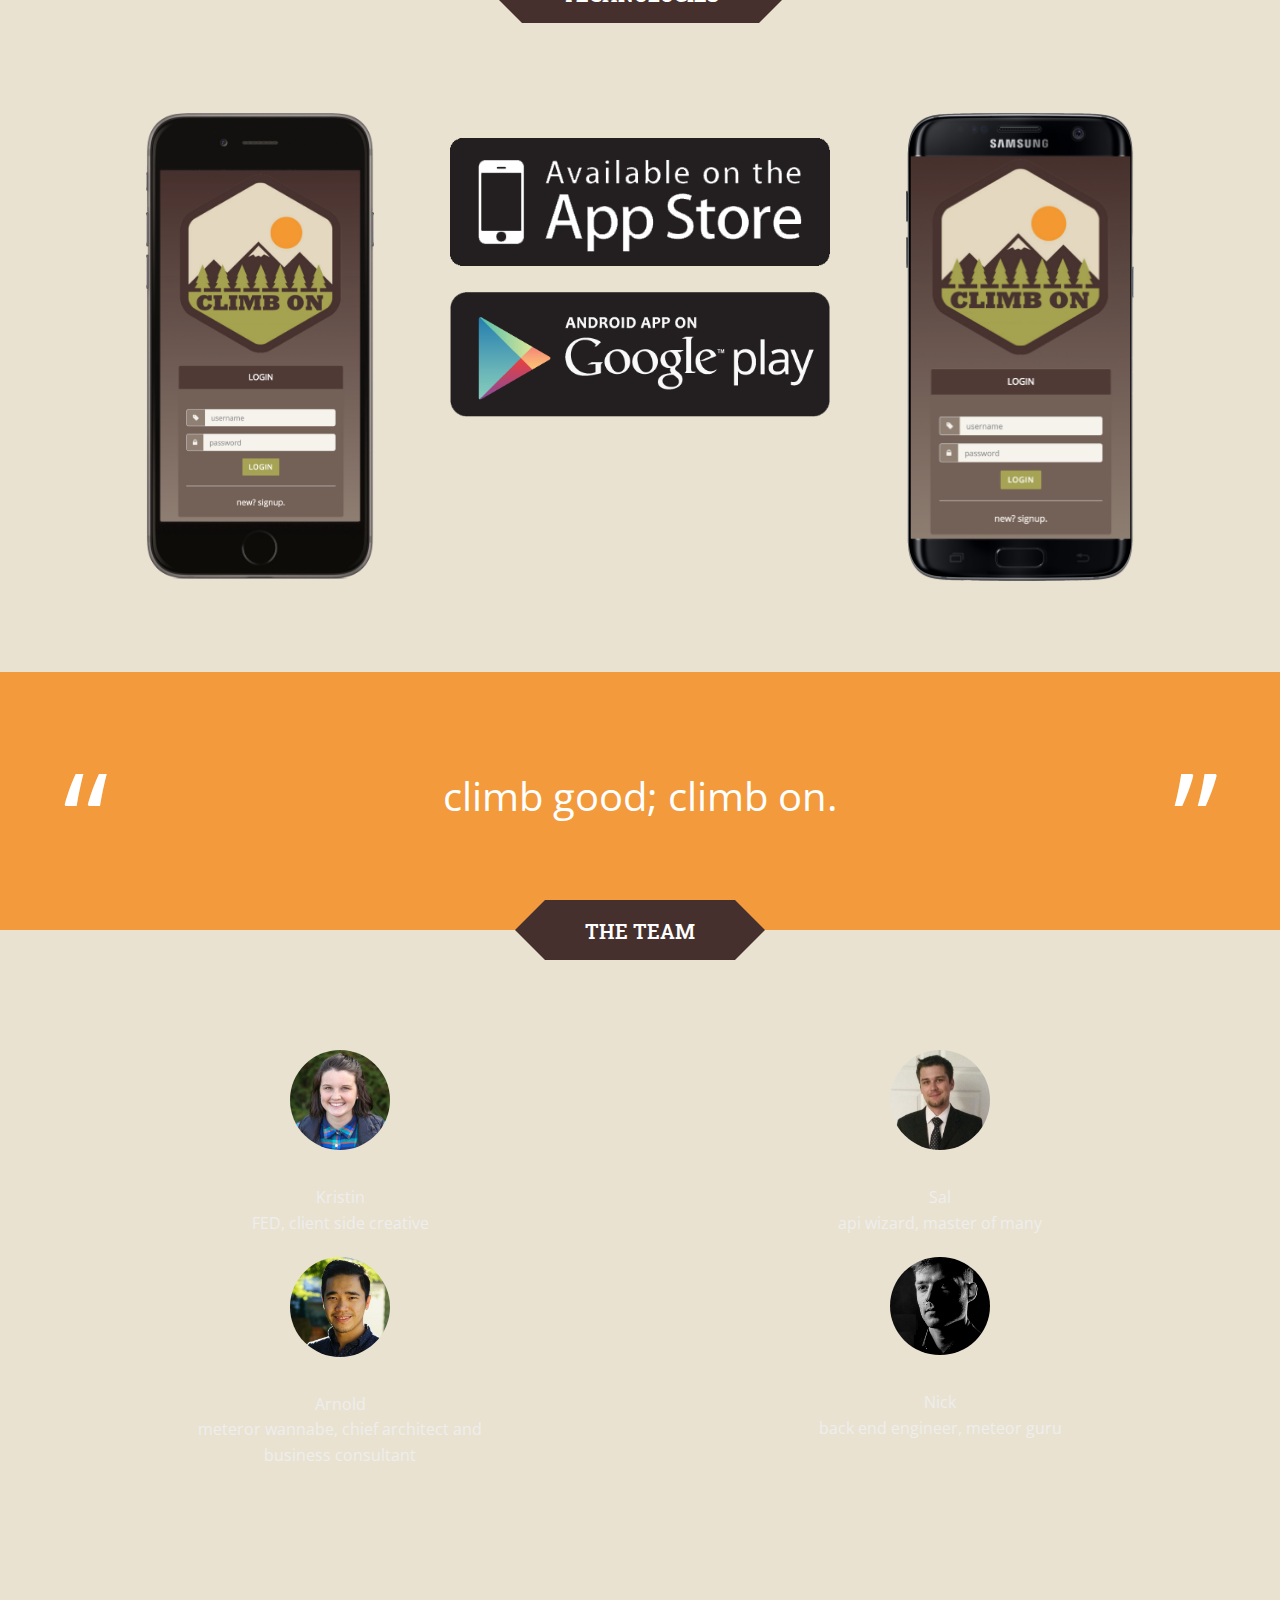
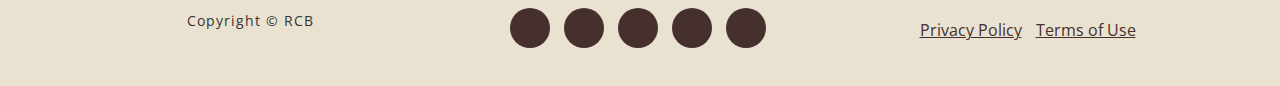
==== commit edeca19f: "team" ====
--- a/index.html
+++ b/index.html
@@ -347,7 +347,7 @@
                     <h2>The Team</h2>
                 </div>
                 <div class="row">
-                    <div id="owl-brand" class="owl-carousel">
+                    
                         <div class="row">
                             <div class="col-md-6">
                                 <div class="item box-item">
@@ -385,7 +385,7 @@
                                 </div>
                             </div>
                         </div>
-                    </div>
+                   
                 </div>
             </div>
         </section>
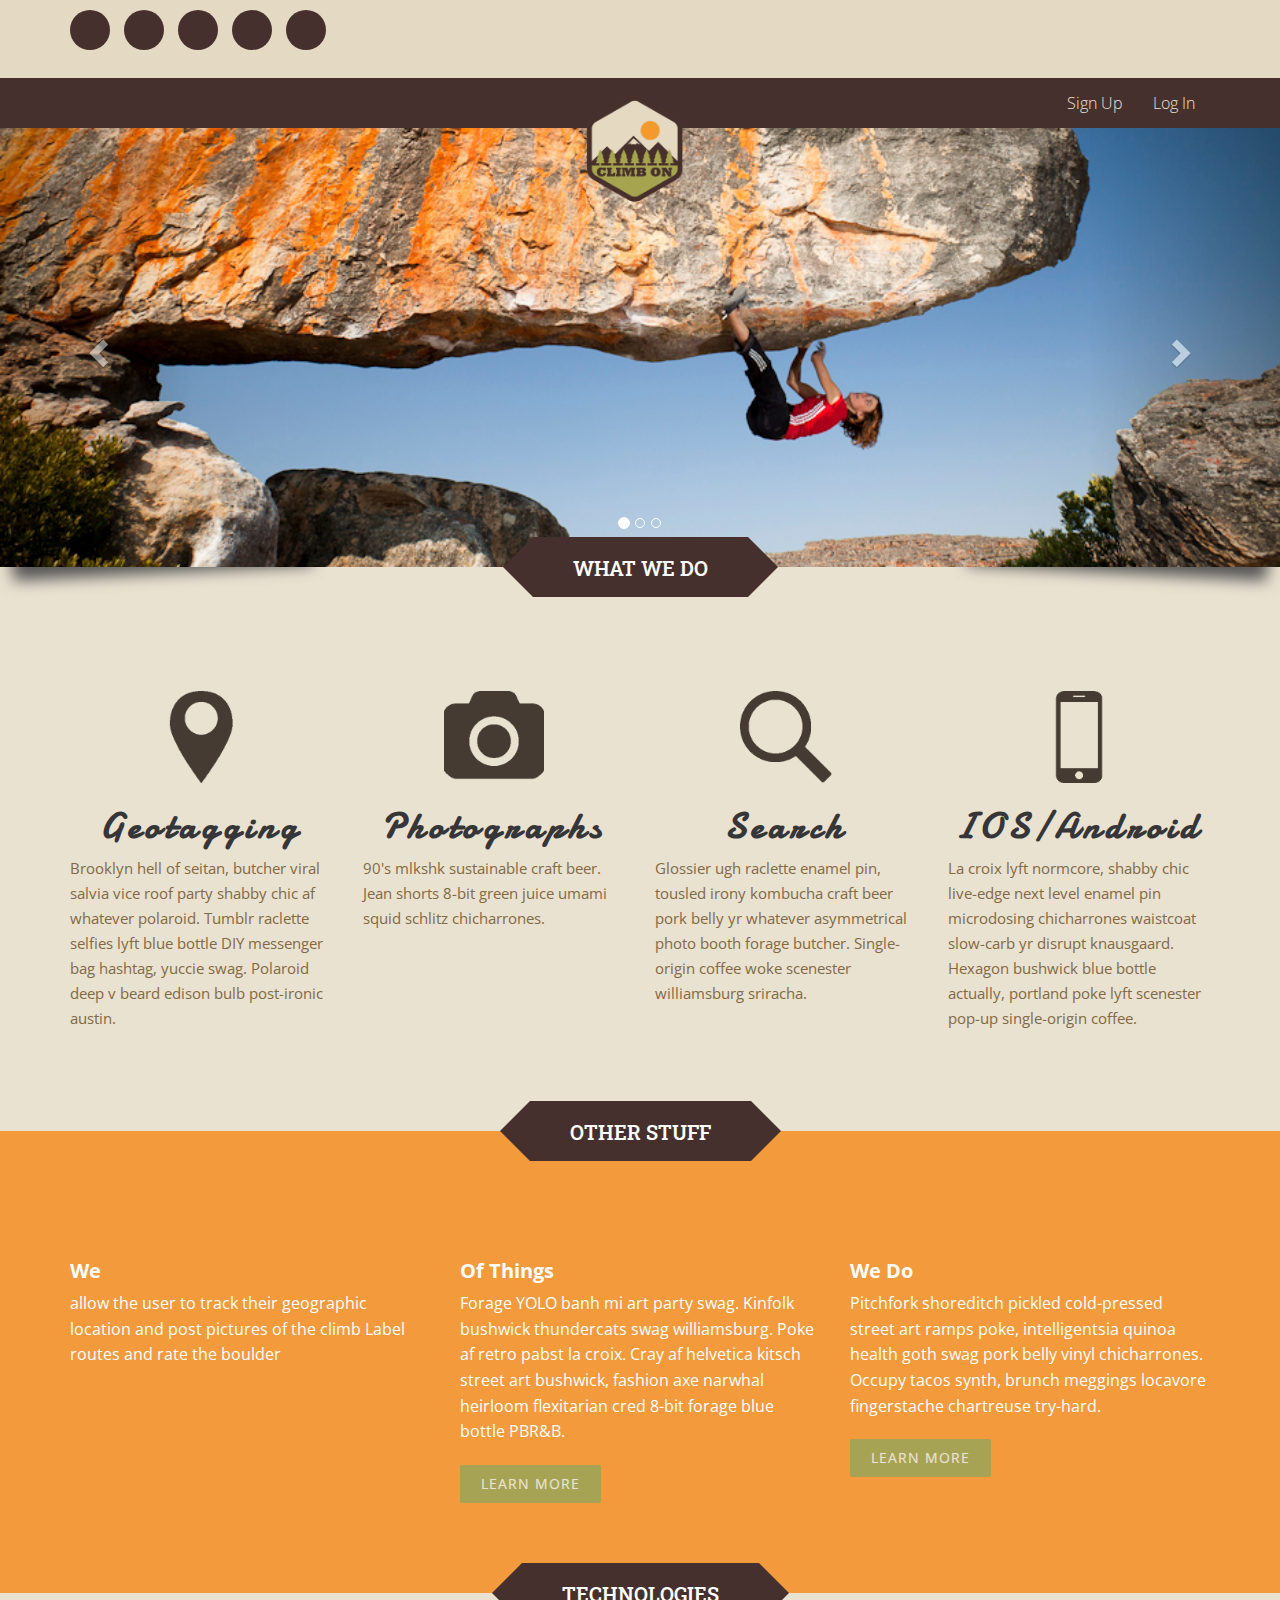
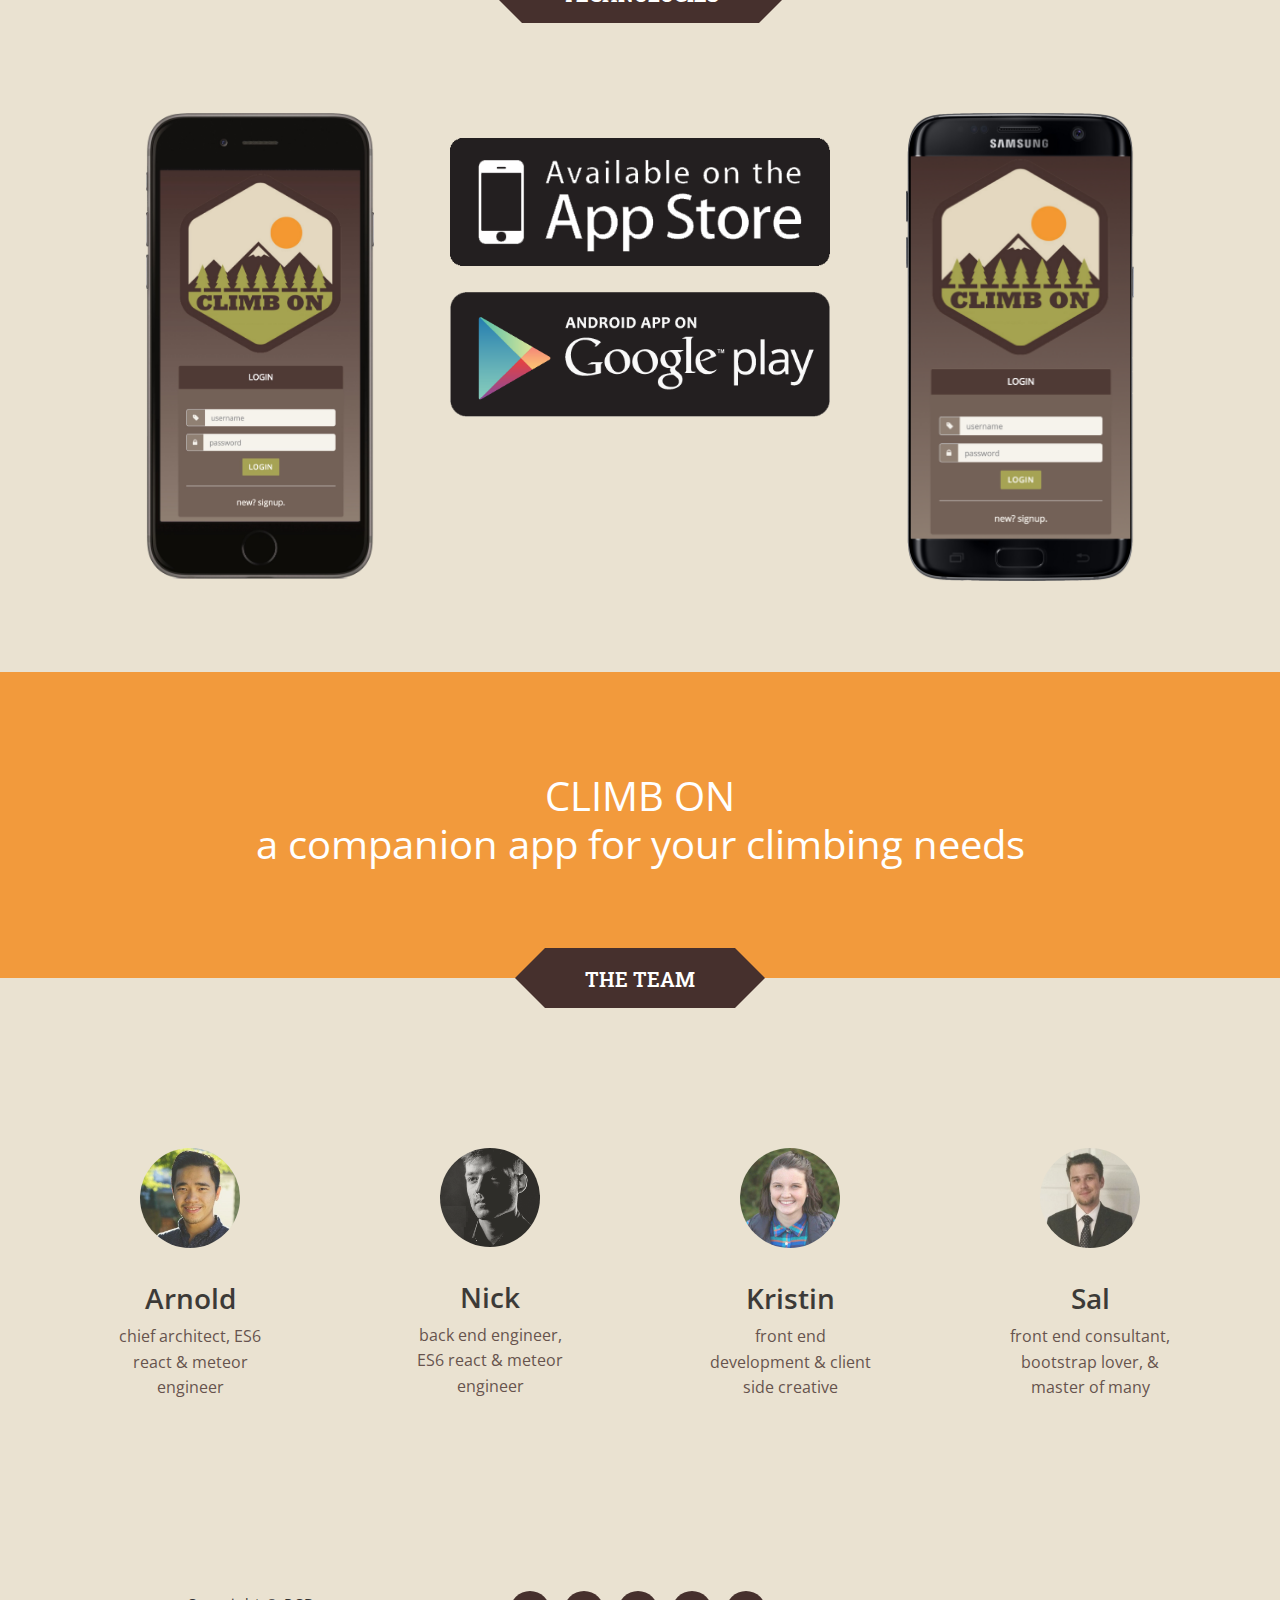
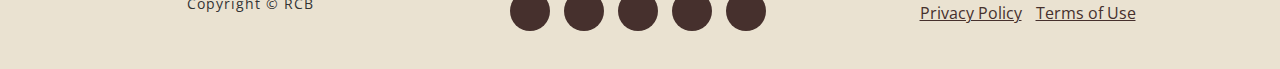
==== commit f0c647bf: "landing strip" ====
--- a/index.html
+++ b/index.html
@@ -8,7 +8,6 @@
     <meta name="description" content="">
     <meta name="author" content="">
     <link rel="icon" href="http://i.imgur.com/LLpQrJZ.png">
-
     <title>CLIMB ON</title>
     <!-- Bootstrap Core CSS -->
     <link href="https://maxcdn.bootstrapcdn.com/bootstrap/3.3.7/css/bootstrap.min.css" rel="stylesheet" integrity="sha384-BVYiiSIFeK1dGmJRAkycuHAHRg32OmUcww7on3RYdg4Va+PmSTsz/K68vbdEjh4u" crossorigin="anonymous">
@@ -21,6 +20,9 @@
     <link href="owl-carousel/owl.theme.css" rel="stylesheet">
     <!-- jQuery and Modernizr-->
     <script type="text/javascript" src="https://cdnjs.cloudflare.com/ajax/libs/jquery/3.1.1/jquery.min.js"></script>
+    <style type="text/css">
+
+    </style>
 </head>
 
 <body>
@@ -42,7 +44,7 @@
                         </li>
                     </ul>
                 </div>
-                <div class="col-md-4 col-md-offset-4">
+                <!-- <div class="col-md-4 col-md-offset-4">
                     <div class="top-search">
                         <div id="search" class="input-group">
                             <input type="text" name="search" value="" placeholder="Search" class="form-control" />
@@ -51,7 +53,7 @@
                           </span>
                         </div>
                     </div>
-                </div>
+                </div> -->
             </div>
         </div>
     </div>
@@ -207,8 +209,9 @@
                     <div class="wrap">
                         <div class="col-md-4">
                             <div class="box-item">
-                                <span>Words</span>
-                                
+                                <span>We</span>
+                                <p>allow the user to track their geographic location and post pictures of the climb Label routes and rate the boulder
+                                </p>
                             </div>
                         </div>
                         <div class="col-md-4">
@@ -231,7 +234,7 @@
             </div>
         </section>
         <!-- ////////////Content Box 03 -->
-                <section class="box-content box-3" id="nav-gallery">
+        <section class="box-content box-3" id="nav-gallery">
             <div class="container">
                 <div class="row heading">
                     <div class="col-lg-12">
@@ -240,26 +243,23 @@
                 </div>
                 <div class="no-gutter">
                     <div class="col-lg-4 col-sm-6 text-center">
-                                <img src="assets/img/iphone.png" width="60%">
+                        <img src="assets/img/iphone.png" width="60%">
                     </div>
                     <div class="col-lg-4 col-sm-6 text-center">
-                    <br>
+                        <br>
                         <img src="assets/img/apple.png" width="100%">
-                        <br><br>
+                        <br>
+                        <br>
                         <img src="assets/img/google.png" width="100%">
                     </div>
                     <div class="col-lg-4 col-sm-6 text-center">
-                                                        <img src="assets/img/galaxy.png" width="60%">
-
+                        <img src="assets/img/galaxy.png" width="60%">
                     </div>
                     <div class="col-lg-4 col-sm-6">
-                        
                     </div>
                     <div class="col-lg-4 col-sm-6">
-                        
                     </div>
                     <div class="col-lg-4 col-sm-6">
-                        
                     </div>
                 </div>
             </div>
@@ -270,7 +270,8 @@
                 <div class="row">
                     <div class="box-item">
                         <blockquote>
-                            <p>climb good; climb on.</p>
+                            <p>CLIMB ON
+                                <br/> a companion app for your climbing needs</p>
                         </blockquote>
                     </div>
                 </div>
@@ -346,46 +347,43 @@
                 <div class="row heading">
                     <h2>The Team</h2>
                 </div>
-                <div class="row">
-                    
-                        <div class="row">
-                            <div class="col-md-6">
-                                <div class="item box-item">
-                                    <img src="assets/img/kristin.jpg" class="img-circle" />
-                                    <p></p>
-                                    <span>Kristin</span>
-                                    <p>FED, client side creative</p>
-                                </div>
-                            </div>
-                            <div class="col-md-6">
-                                <div class="item box-item">
-                                    <img src="assets/img/sal.jpg" class="img-circle" />
-                                    <p></p>
-                                    <span>Sal</span>
-                                    <p>api wizard, master of many</p>
-                                </div>
-                            </div>
-                        </div>
-                        <div class="row">
-                            <div class="col-md-6">
-                                <div class="item box-item">
-                                    <img src="assets/img/arnold.jpg" class="img-circle" />
-                                    <p></p>
-                                    <span>Arnold</span>
-                                    <p>meteror wannabe, chief architect and
-                                        <br/>business consultant</p>
-                                </div>
-                            </div>
-                            <div class="col-md-6">
-                                <div class="item box-item">
-                                    <img src="assets/img/nick.png" class="img-circle" />
-                                    <p></p>
-                                    <span>Nick</span>
-                                    <p>back end engineer, meteor guru</p>
-                                </div>
-                            </div>
-                        </div>
-                   
+                <div class="row text-center">
+                    <div class="row">
+                        <div class="col-md-3 ">
+                            <div class="item box-item person">
+                                <img src="assets/img/arnold.jpg" class="img-circle" />
+                                <p></p>
+                                <h4>Arnold</h4>
+                                <p>chief architect, ES6 react & meteor engineer </p>
+                            </div>
+                        </div>
+                        <div class="col-md-3 ">
+                            <div class="item box-item person">
+                                <img src="assets/img/nick.png" class="img-circle" />
+                                <p></p>
+                                <h4>Nick</h4>
+                                <p>back end engineer, ES6 react & meteor engineer</p>
+                            </div>
+                        </div>
+                        <div class="col-md-3 ">
+                            <div class="item box-item person">
+                                <img src="assets/img/kristin.jpg" class="img-circle" />
+                                <p></p>
+                                <h4>Kristin</h4>
+                                <p>front end development & client side creative </p>
+                            </div>
+                        </div>
+                        <div class="col-md-3  ">
+                            <div class="item box-item person">
+                                <img src="assets/img/sal.jpg" class="img-circle" />
+                                <p></p>
+                                <h4>Sal</h4>
+                                <p>front end consultant, bootstrap lover, & master of many</p>
+                            </div>
+                        </div>
+                        <!--                         </div>
+                        <div class="row"> -->
+                    </div>
                 </div>
             </div>
         </section>
@@ -449,85 +447,85 @@
                 </div>
             </div>
         </section> -->
-    <!-- </div> -->
-    <footer>
-        <div class="wrap-footer">
-            <div class="container">
-                <div class="row">
-                    <div class="col-md-4">
-                        <div class="copyright">Copyright &copy; RCB</div>
-                    </div>
-                    <div class="col-md-4">
-                        <ul class="list-inline social-buttons">
-                            <li><a href="#"><i class="fa fa-apple"></i></a>
-                            </li>
-                            <li><a href="#"><i class="fa fa-android"></i></a>
-                            </li>
-                            <li><a href="#"><i class="fa fa-twitter"></i></a>
-                            </li>
-                            <li><a href="#"><i class="fa fa-facebook"></i></a>
-                            </li>
-                            <li><a href="#"><i class="fa fa-instagram"></i></a>
-                            </li>
-                        </ul>
-                    </div>
-                    <div class="col-md-4">
-                        <ul class="list-inline quicklinks">
-                            <li><a href="#">Privacy Policy</a>
-                            </li>
-                            <li><a href="#">Terms of Use</a>
-                            </li>
-                        </ul>
-                    </div>
-                </div>
-            </div>
-        </div>
-    </footer>
-    <!-- Footer -->
-    <!-- jQuery -->
-    <script type="text/javascript" src="https://cdnjs.cloudflare.com/ajax/libs/jquery/3.1.1/jquery.min.js"></script>
-    <!-- Bootstrap Core JavaScript -->
-    <script src="https://maxcdn.bootstrapcdn.com/bootstrap/3.3.7/js/bootstrap.min.js" integrity="sha384-Tc5IQib027qvyjSMfHjOMaLkfuWVxZxUPnCJA7l2mCWNIpG9mGCD8wGNIcPD7Txa" crossorigin="anonymous"></script>
-    <!-- Custom Theme JavaScript -->
-    <script src="assets/js/agency.js"></script>
-    <!-- Animated Top -->
-    <script src="assets/js/jquery.easing.min.js"></script>
-    <script src="assets/js/classie.js"></script>
-    <script src="assets/js/cbpAnimatedHeader.js"></script>
-    <script>
-    $(function() {
-        $('#nav-wrapper').height($("#nav").height());
+        <!-- </div> -->
+        <footer>
+            <div class="wrap-footer">
+                <div class="container">
+                    <div class="row">
+                        <div class="col-md-4">
+                            <div class="copyright">Copyright &copy; RCB</div>
+                        </div>
+                        <div class="col-md-4">
+                            <ul class="list-inline social-buttons">
+                                <li><a href="#"><i class="fa fa-apple"></i></a>
+                                </li>
+                                <li><a href="#"><i class="fa fa-android"></i></a>
+                                </li>
+                                <li><a href="#"><i class="fa fa-twitter"></i></a>
+                                </li>
+                                <li><a href="#"><i class="fa fa-facebook"></i></a>
+                                </li>
+                                <li><a href="#"><i class="fa fa-instagram"></i></a>
+                                </li>
+                            </ul>
+                        </div>
+                        <div class="col-md-4">
+                            <ul class="list-inline quicklinks">
+                                <li><a href="#">Privacy Policy</a>
+                                </li>
+                                <li><a href="#">Terms of Use</a>
+                                </li>
+                            </ul>
+                        </div>
+                    </div>
+                </div>
+            </div>
+        </footer>
+        <!-- Footer -->
+        <!-- jQuery -->
+        <script type="text/javascript" src="https://cdnjs.cloudflare.com/ajax/libs/jquery/3.1.1/jquery.min.js"></script>
+        <!-- Bootstrap Core JavaScript -->
+        <script src="https://maxcdn.bootstrapcdn.com/bootstrap/3.3.7/js/bootstrap.min.js" integrity="sha384-Tc5IQib027qvyjSMfHjOMaLkfuWVxZxUPnCJA7l2mCWNIpG9mGCD8wGNIcPD7Txa" crossorigin="anonymous"></script>
+        <!-- Custom Theme JavaScript -->
+        <script src="assets/js/agency.js"></script>
+        <!-- Animated Top -->
+        <script src="assets/js/jquery.easing.min.js"></script>
+        <script src="assets/js/classie.js"></script>
+        <script src="assets/js/cbpAnimatedHeader.js"></script>
+        <script>
+        $(function() {
+            $('#nav-wrapper').height($("#nav").height());
 
-        $('#nav').affix({
-            offset: {
-                top: $('#nav').offset().top
-            }
+            $('#nav').affix({
+                offset: {
+                    top: $('#nav').offset().top
+                }
+            });
         });
-    });
-    </script>
-    <!-- carousel -->
-    <script src="assets/owl-carousel/owl.carousel.js"></script>
-    <script>
-    $(document).ready(function() {
-        $("#owl-brand").owlCarousel({
-            autoPlay: 3000,
-            items: 1,
-            itemsDesktop: [1199, 1],
-            itemsDesktopSmall: [979, 2],
-            navigation: false,
+        </script>
+        <!-- carousel -->
+        <script src="assets/owl-carousel/owl.carousel.js"></script>
+        <script>
+        $(document).ready(function() {
+            $("#owl-brand").owlCarousel({
+                autoPlay: 3000,
+                items: 1,
+                itemsDesktop: [1199, 1],
+                itemsDesktopSmall: [979, 2],
+                navigation: false,
+            });
         });
-    });
-    </script>
-    <!-- Google Map -->
-    <script>
-    $('.maps').click(function() {
-        $('.maps iframe').css("pointer-events", "auto");
-    });
+        </script>
+        <!-- Google Map -->
+        <script>
+        $('.maps').click(function() {
+            $('.maps iframe').css("pointer-events", "auto");
+        });
 
-    $(".maps").mouseleave(function() {
-        $('.maps iframe').css("pointer-events", "none");
-    });
-    </script>
+        $(".maps").mouseleave(function() {
+            $('.maps iframe').css("pointer-events", "none");
+        });
+        </script>
 </body>
 
 </html>
--- a/assets/css/style.css
+++ b/assets/css/style.css
@@ -1,11 +1,6 @@
-
-
 @import url(https://fonts.googleapis.com/css?family=Open+Sans);
 @import url(https://fonts.googleapis.com/css?family=Damion);
 @import url(https://fonts.googleapis.com/css?family=Roboto+Slab);
-
-
-
 body {
     font-family: 'Open Sans', sans-serif;
     color: #666;
@@ -22,7 +17,6 @@
     padding: 0;
     margin: 0;
 }
-
 
 html {
     -webkit-text-size-adjust: none;
@@ -216,6 +210,19 @@
     padding: 7px;
 }
 
+.person {
+    background-color: #EAE2D1;
+    height: 100%;
+    opacity: .8;
+    margin: 30px;
+    padding: 20px;
+    color: #46302D;
+}
+
+.person img {
+    opacity: 1;
+}
+
 
 /* -------------------#A6A354--------------------------------------------------------- */
 
@@ -226,7 +233,7 @@
 /* ---------------------------------------------------------------------------- */
 
 #nav {
-    font-family:;
+    font-family: ;
 }
 
 #nav > .navbar-inner {
@@ -434,7 +441,7 @@
 .box-content.box-style-1 {
     background-attachment: fixed;
     background-image: url(http://travel.aarp.org/content/dam/travel/destination-images/grand-canyon-national-park/2014-01/1400-grand-canyon-national-park-hiker.jpg);
-    background-color: #F29A3C ;
+    background-color: #F29A3C;
     color: #fff;
 }
 
@@ -453,7 +460,7 @@
 /*box 1*/
 
 .box-item img {
-  width: 100px;
+    width: 100px;
 }
 
 .box-content.box-1 .box-item h3 {
@@ -488,7 +495,9 @@
     line-height: 2;
 }
 
+
 /*box 3*/
+
 .box-content.box-3 {}
 
 .portfolio-box {
@@ -583,13 +592,13 @@
 .box-content.box-4 blockquote:before {
     top: 0;
     left: 0;
-    content: "\201C";
+    /*content: "\201C";*/
 }
 
 .box-content.box-4 blockquote:after {
     top: 0;
     right: 0;
-    content: "\201D";
+    /*content: "\201D";*/
 }
 
 @media only screen and (max-width: 1100px) {
